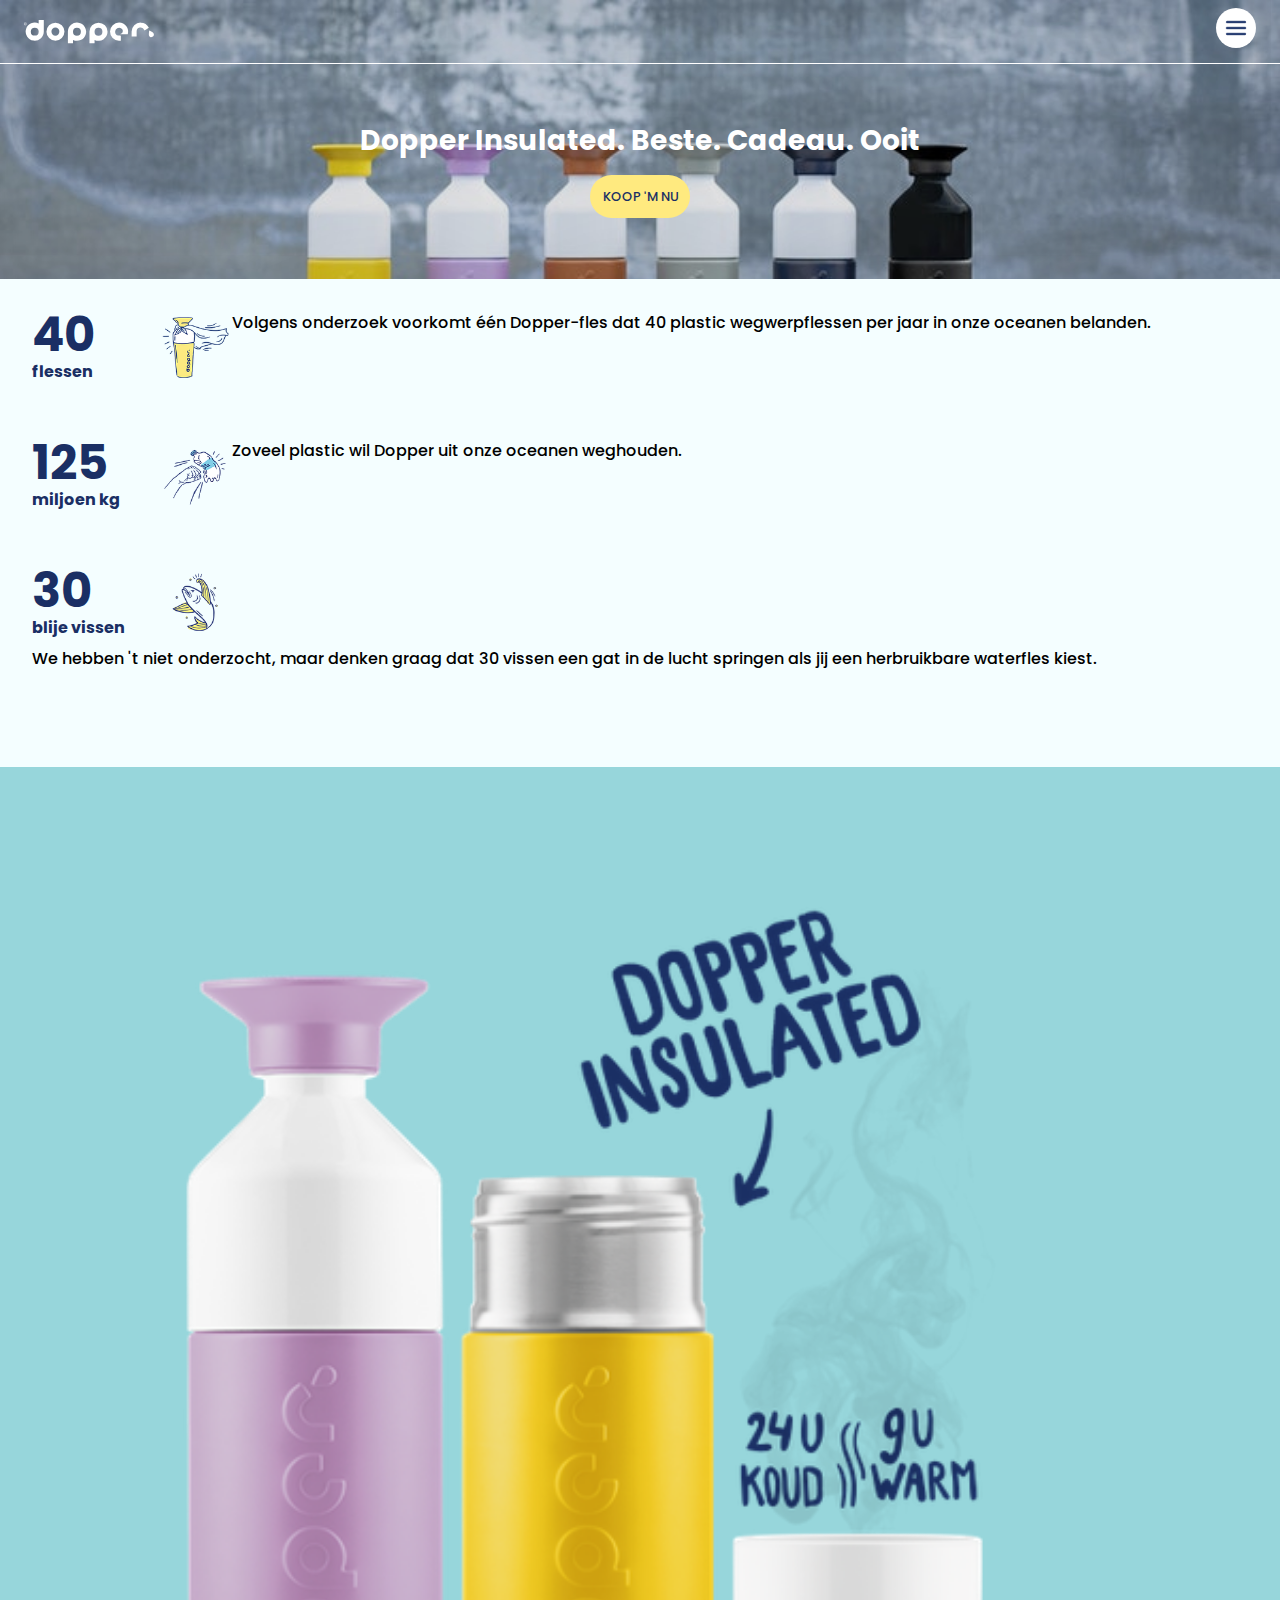
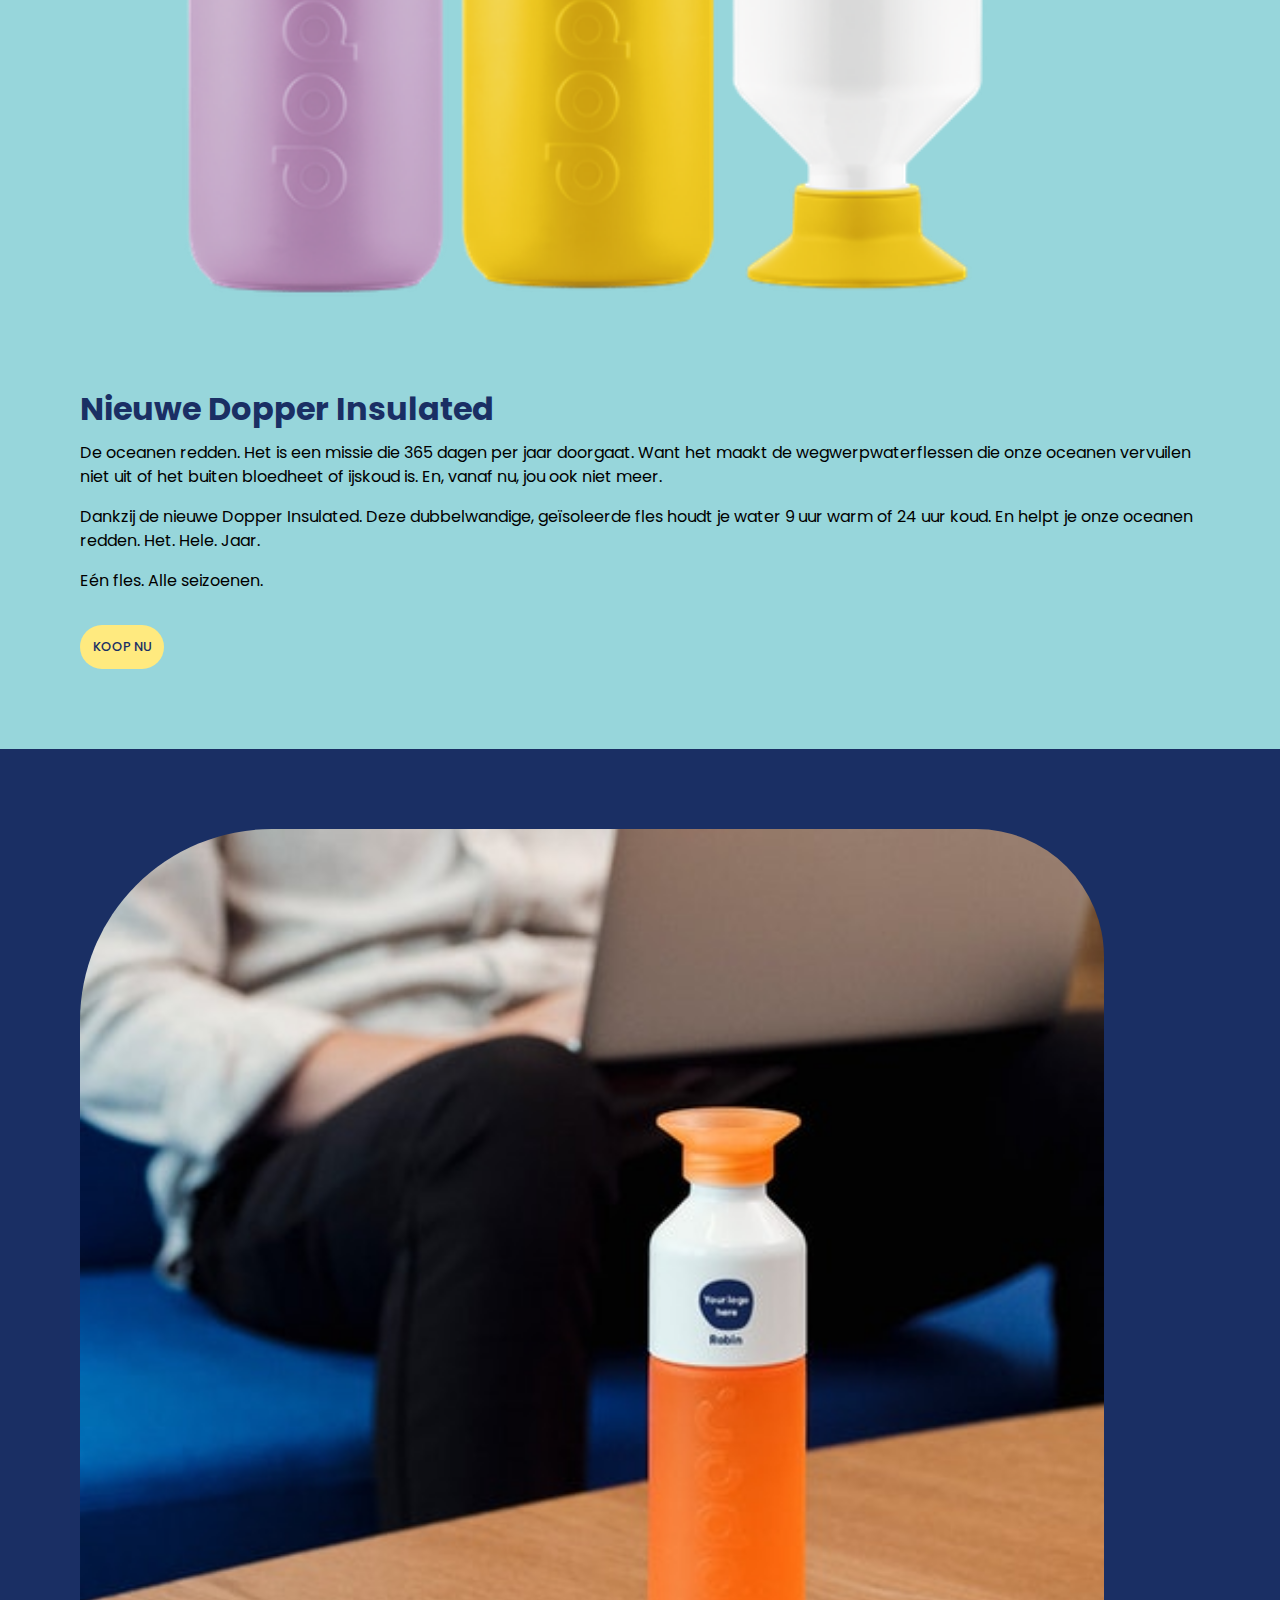
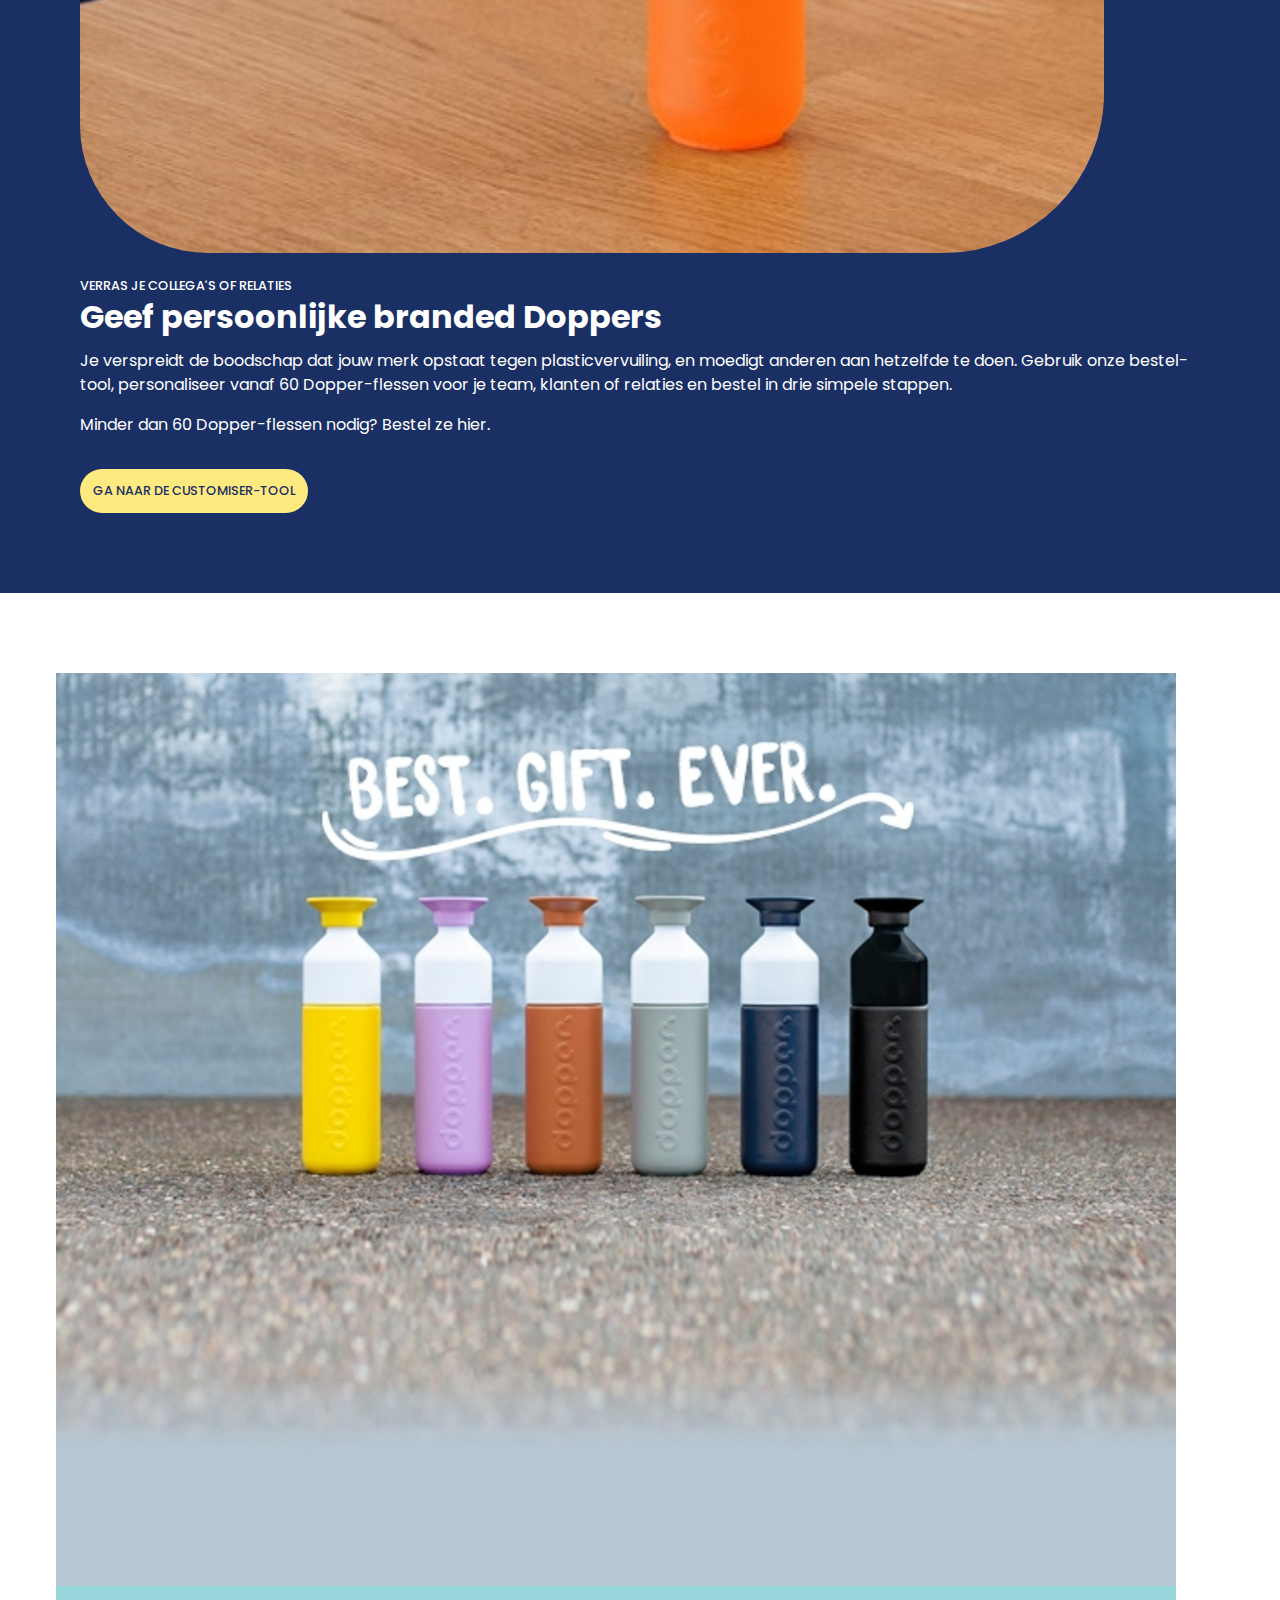
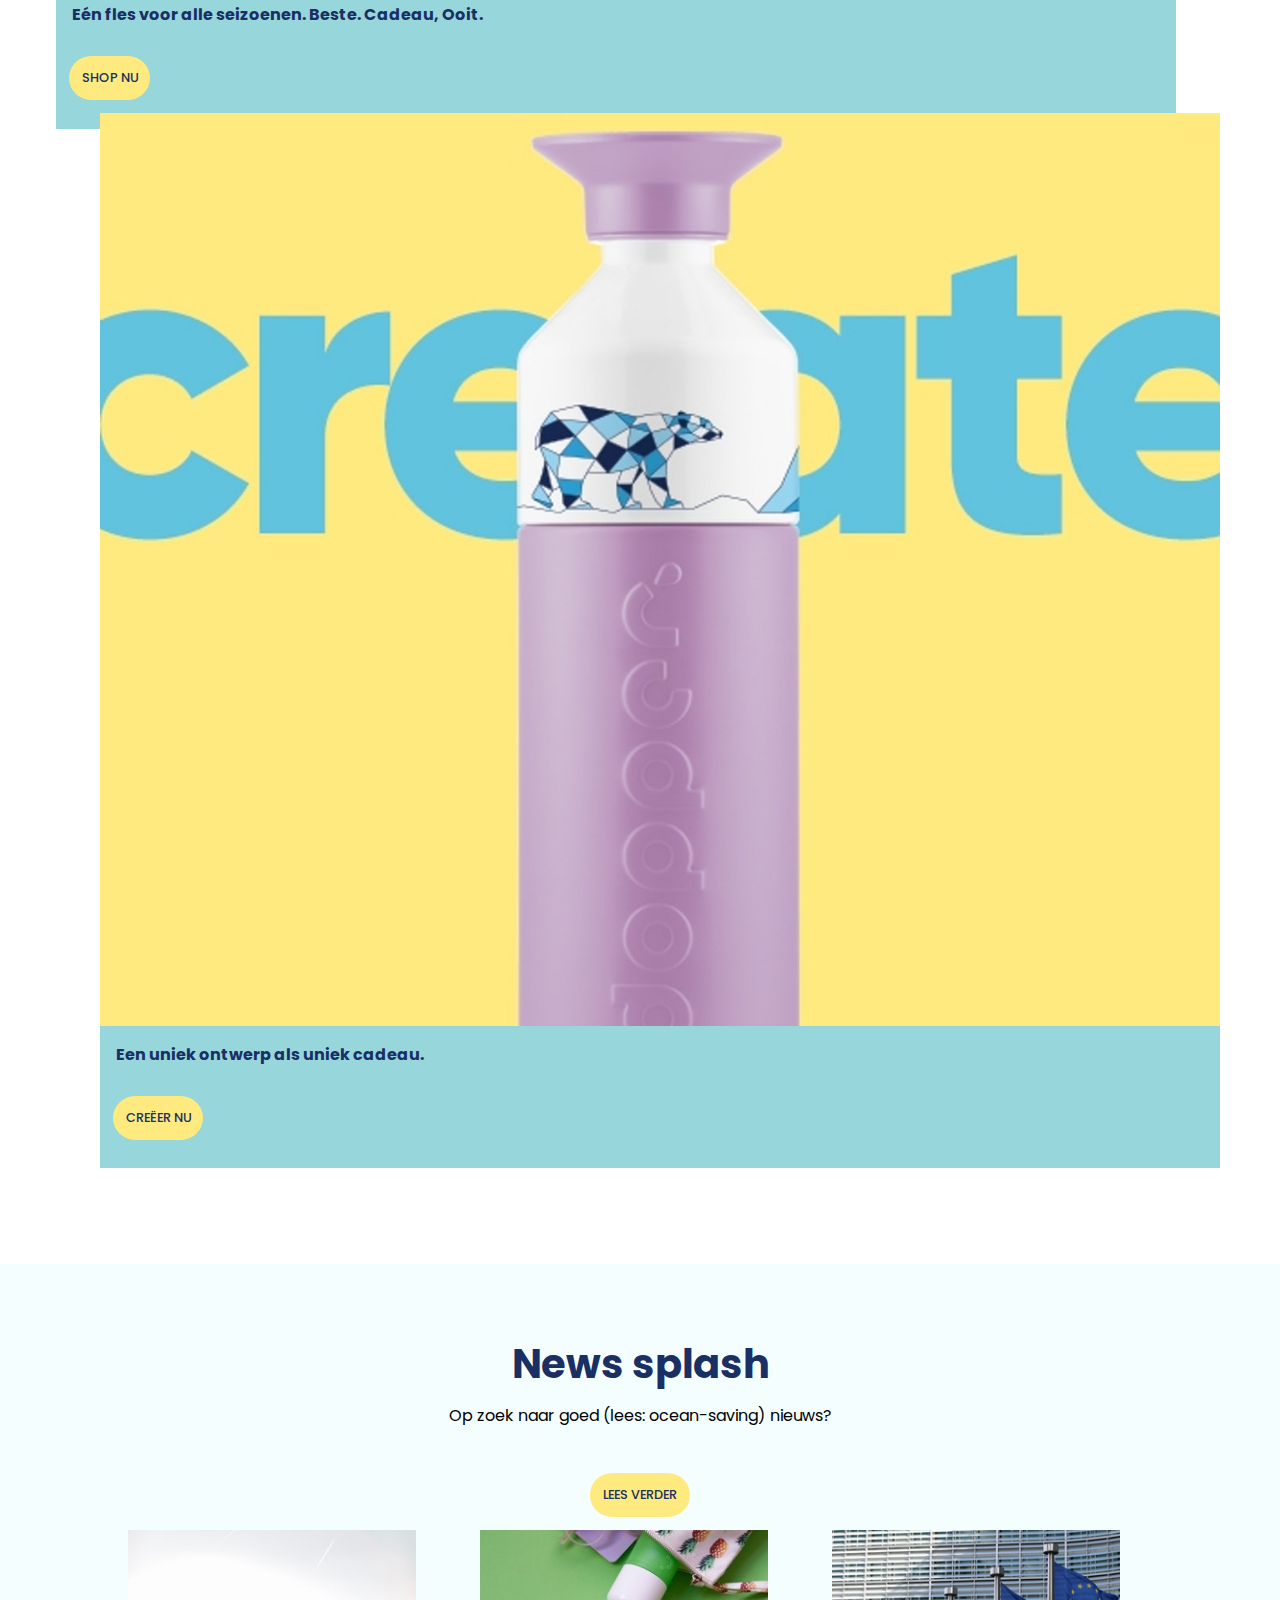
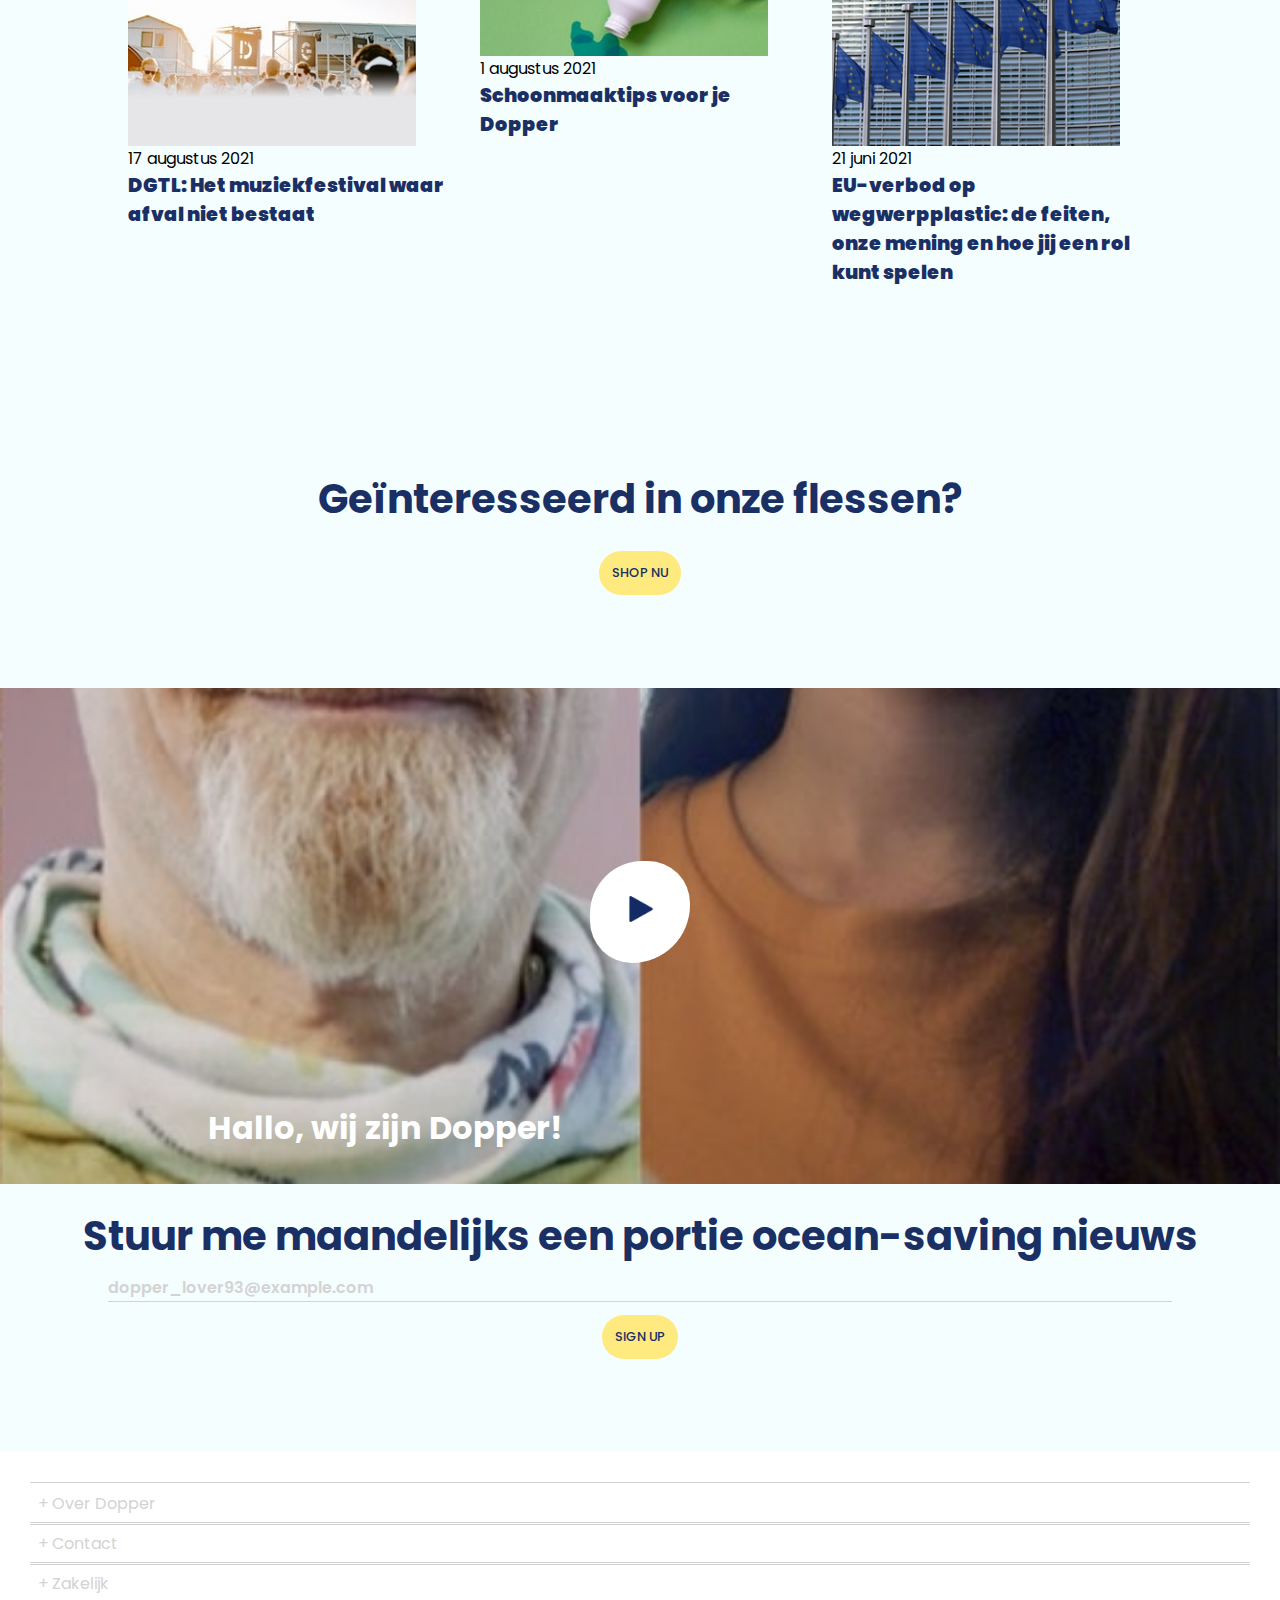
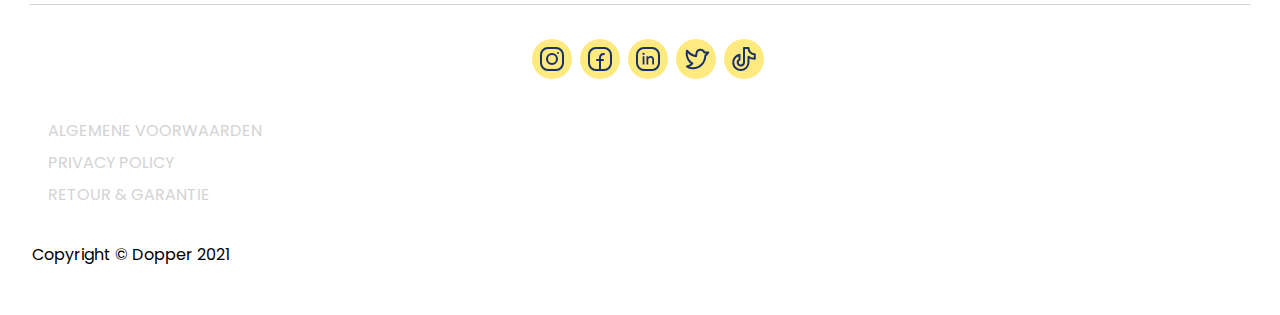
==== code-dopper/index.html @ 3a93b4b8 "Add files via upload" ====
<!doctype html>
<html lang="nl">

<head>
	<meta charset="UTF-8">
	<meta name="author" content="jouw naam">
	<meta name="viewport" content="width=device-width, initial-scale=1">

	<title>Dopper</title>

	<link href="styles/style.css" rel="stylesheet">
	<link rel="preconnect" href="https://fonts.googleapis.com">
	<link rel="preconnect" href="https://fonts.gstatic.com" crossorigin>
	<link href="https://fonts.googleapis.com/css2?family=Poppins:ital,wght@0,100;0,200;0,300;0,400;0,500;0,600;0,700;0,800;0,900;1,100;1,200;1,300;1,400;1,500;1,600;1,700;1,800;1,900&display=swap" rel="stylesheet">
	<link rel="icon" type="image/svg+xml" href="images/dopper-favicon.png">
</head>

<body>
	<header>
		<section>
			<img src="./images/dopperwit.svg" alt="Dopper logo wit"> <!-- Logo -->
			<a href="#"><img src="./images/menu.png" alt="Hamburger menu"></a> <!-- Menu icon -->
		</section>
		<!-- Navigation -->
		<nav>
			<ul>
				<li><a href="#">Join our wave</a></li>
				<li><a href="./index.html">Home</a></li>
				<li><a href="./shop.html">Shop</a></li>
				<li><a href="#">Onze Missie</a></li>
				<li><a href="#">Zakelijk</a></li>
				<li><a href="#">Projecten</a></li>
				<li><a href="#">Blog</a></li>
			</ul>
		</nav>

		<!-- Intro text and button -->
		<section>
			<h1>Dopper Insulated. Beste. Cadeau. Ooit</h1>
			<a href="./shop.html">Koop 'm nu</a>
		</section>
	</header>
	<main>

		<!-- List with Dopper data -->
		<ul>
			<li>
				<h3><span>40</span> flessen</h3> <!-- span selects number to style seperately -->

				<img src="./images/dopperhero.png" alt="Dopperfles met cape">
				<p>Volgens onderzoek voorkomt één Dopper-fles dat 40 plastic wegwerpflessen per jaar in onze oceanen
					belanden.</p>
			</li>
			<li>
				<h3><span>125</span> miljoen kg</h3>
				<img src="./images/dopperpunch.png" alt="Wegslaan van een plastic fles">
				<p>Zoveel plastic wil Dopper uit onze oceanen weghouden.</p>
			</li>
			<li>
				<h3><span>30</span> blije vissen</h3>
				<img src="./images/dopperfish.png" alt="Blije vis">
				<p>We hebben 't niet onderzocht, maar denken graag dat 30 vissen een gat in de lucht springen als jij
					een herbruikbare waterfles kiest.</p>
			</li>
		</ul>

		<!-- Cards -->
		<section> <!-- Section 1 -->
			<h2>Nieuwe Dopper Insulated</h2>
			<img src="./images/dopper-insulated.png" alt="Dopper insulated, 24 uur koud en 9 uur warm">
			<p>De oceanen redden. Het is een missie die 365 dagen per jaar doorgaat. Want het maakt de
				wegwerpwaterflessen die onze oceanen vervuilen niet uit of het buiten bloedheet of ijskoud is. En, vanaf
				nu, jou ook niet meer.
			</p>
			<p>Dankzij de nieuwe Dopper Insulated. Deze dubbelwandige, geïsoleerde fles houdt je water 9 uur warm of 24
				uur koud. En helpt je onze oceanen redden. Het. Hele. Jaar.
			</p>
			<p>Eén fles. Alle seizoenen.</p>
			<a href="#">Koop nu</a>
		</section>
		<section> <!-- Section 2 -->
			<h2>Geef persoonlijke branded Doppers</h2>
			<h3>Verras je collega's of relaties</h3>
			<img src="./images/branded-dopper.jpg" alt="Branded dopperfles">
			<p>Je verspreidt de boodschap dat jouw merk opstaat tegen plasticvervuiling, en moedigt anderen aan
				hetzelfde te doen. Gebruik onze bestel-tool, personaliseer vanaf 60 Dopper-flessen voor je team, klanten
				of relaties en bestel in drie simpele stappen.
			</p>
			<p>Minder dan 60 Dopper-flessen nodig? Bestel ze hier.</p>
			<a href="#">Ga naar de customiser-tool</a>
		</section>

		<!-- Featured cards extra -->
		<section> <!-- Section 3 -->
			<article>
				<h3>Eén fles voor alle seizoenen. Beste. Cadeau, Ooit.</h3>
				<img src="./images/best-gift-ever.jpg" alt="Selectie doppers als cadeau">
				<a href="#">Shop nu</a>
			</article>
			<article>
				<h3>Een uniek ontwerp als uniek cadeau.</h3>
				<img src="./images/create-dopper.jpg" alt="Dopper customizen">
				<a href="#">Creëer nu</a>
			</article>
		</section>

		<!-- News 'splash' -->
		<section> <!-- Section 4 -->
			<h2>News splash</h2>
			<p>Op zoek naar goed (lees: ocean-saving) nieuws?</p>
			<a href="#">Lees verder</a>

			<ul>
				<li>
					<h3>DGTL: Het muziekfestival waar afval niet bestaat</h3>
					<img src="./images/dgtl-festival.jpg" alt="DGTL Festival">
					<time datetime="2021-08-17">17 augustus 2021</time>
				</li>
				<li>
					<h3>Schoonmaaktips voor je Dopper</h3>
					<img src="./images/schoonmaken-dopper.jpg" alt="Schoonmaken Dopperfles">
					<time datetime="2021-08-01">1 augustus 2021</time>
				</li>
				<li>
					<h3>EU-verbod op wegwerpplastic: de feiten, onze mening en hoe jij een rol kunt spelen</h3>
					<img src="./images/eu-flags.png" alt="EU vlaggen">
					<time datetime="2021-06-21">21 juni 2021</time>
				</li>
			</ul>
		</section>

		<!-- Shop -->
		<section> <!-- Section 5 -->
			<h2>Geïnteresseerd in onze flessen?</h2>
			<a href="./shop.html">Shop nu</a>
		</section>

		<!-- Link to Dopper introvideo -->
		<section> <!-- Section 6 -->
			<h2>Hallo, wij zijn Dopper!</h2>
			<a href="#"><img src="./images/play.png" alt="Play knop"></a>
		</section>

		<!-- Newsletter -->
		<section> <!-- Section 7 -->
			<h2>Stuur me maandelijks een portie ocean-saving nieuws</h2>
			<form>
				<input type="email" name="email" id="email" placeholder="dopper_lover93@example.com" required>
				<button>Sign up</button>
			</form>
		</section>
	</main>

	<footer>
		<!-- Details en summary voor FAQ -->
		<details>
			<summary>Over Dopper</summary>
			<ul>
				<li>
					<a href="#">Over Dopper</a>
				</li>
				<li>
					<a href="#">Onze projecten</a>
				</li>
				<li>
					<a href="#">Het team</a>
				</li>
			</ul>
		</details>

		<details>
			<summary>Contact</summary>
			<ul>
				<li>
					<a href="#">Over Dopper</a>
				</li>
				<li>
					<a href="#">Onze projecten</a>
				</li>
				<li>
					<a href="#">Het team</a>
				</li>
			</ul>
		</details>

		<details>
			<summary>Zakelijk</summary>
			<ul>
				<li>
					<a href="#">Over Dopper</a>
				</li>
				<li>
					<a href="#">Onze projecten</a>
				</li>
				<li>
					<a href="#">Het team</a>
				</li>
			</ul>
		</details>

		<!-- Socials buttons -->
		<section>
			<ul>
				<li>
					<a href="#"><img src="./images/instagram-icon.svg" alt="Instagram icon"></a>
				</li>
				<li>
					<a href="#"><img src="./images/facebook-icon.svg" alt="Facebook icon"></a>
				</li>
				<li>
					<a href="#"><img src="./images/linkedin-icon.svg" alt="LinkedIn icon"></a>
				</li>
				<li>
					<a href="#"><img src="./images/twitter-icon.svg" alt="Twitter icon"></a>
				</li>
				<li>
					<a href="#"><img src="./images/tiktok-icon.svg" alt="TikTok icon"></a>
				</li>
			</ul>
		</section>

		<!-- Algemene voorwaarden, privacy policy etc.-->
		<ul>
			<li><a href="#">Algemene voorwaarden</a></li>
			<li><a href="#">Privacy Policy</a></li>
			<li><a href="#">Retour & garantie</a></li>
		</ul>

		<p>Copyright © Dopper 2021</p>
	</footer>

	<script src="scripts/script.js"></script>
</body>

</html>
---- code-dopper/styles/style.css ----
/*CSS Reset http://meyerweb.com/eric/tools/css/reset/ */  

html, body, div, span, applet, object, iframe,
h1, h2, h3, h4, h5, h6, p, blockquote, pre,
a, abbr, acronym, address, big, cite, code,
del, dfn, em, img, ins, kbd, q, s, samp,
small, strike, strong, sub, sup, tt, var,
b, u, i, center,
dl, dt, dd, ol, ul, li,
fieldset, form, label, legend,
table, caption, tbody, tfoot, thead, tr, th, td,
article, aside, canvas, details, embed, 
figure, figcaption, footer, header, hgroup, 
menu, nav, output, ruby, section, summary,
time, mark, audio, video {
	margin: 0;
	padding: 0;
	border: 0;
	font-size: 100%;
	font: inherit;
	vertical-align: baseline;
}

/* CSS Document */
*, *::after, *::before, html {
  box-sizing:border-box;  
  padding: 0;
  margin: 0;
}

/*************************/
/* COLOR PALETTE IN ROOT */
/*************************/

:root {
  --brand-color-lightblue: RGB(244, 254, 255);
  --brand-color-darkblue: RGB(26, 47, 100);
  --brand-color-teal: RGB(151, 214, 219);
  --brand-color-yellow: RGB(255, 234, 127);
  --brand-color-white: white;
  --brand-color-lightgray: lightgray;
  --brand-color-black-overlay: rgba(0, 0, 0, 0.5);
}

/*************************/
/* BODY AND GENERAL TEXT */
/*************************/

body {
  font-family: 'Poppins', sans-serif;
}

h1 {
  margin-top: 2em;
  text-align: center;

  font-size: 1.75em;
  font-weight: 700;
  color: var(--brand-color-white);
}

h2 {
  font-weight: 700;
  font-size: 2em;
  text-align: center;
  line-height: 1;
  color: var(--brand-color-darkblue);
  padding-bottom: .5em;
}

h3 {
  font-weight: 700;
  color: var(--brand-color-darkblue);
}

p {
  text-align: left;
  line-height: 1.5;
  padding-bottom: 1em;
}

/****************/
/* HEADER + NAV */
/****************/

header {
  position: relative;
  width: 100%;
  height: auto;

  display: flex;
  flex-direction: column;
  align-items: center;
  justify-content: center;

  background-image: url("../images/homepage-header.jpg");
  background-position: center top;
  background-repeat: no-repeat;
  background-size: cover;
  box-shadow: inset 0 0 48em var(--brand-color-black-overlay);
}

header nav {
  display: flex;
  align-items: flex-start;
  flex-direction: column;

}

header nav ul {
  padding: 4em 2em 2em 2em;

  position: fixed;
  left: 0;
  top: 0;
  bottom: 0;
  right: 0;

  list-style: none;
  background-color: var(--brand-color-white);

  line-height: 2.5;

  /* places the nav ul above all content, but below the heading*/
  z-index: 4;
  transform: translateX(100%);
  transition: 0.5s;
}

header nav ul.showMenu {
  transform: translateX(0%);
}

header nav ul li a {
  text-decoration: none;
  color: var(--brand-color-darkblue);
  font-size: 1.75em;
  font-weight: 700;
  opacity: 0.6;
}

header nav ul li a:active, a:after {
  opacity: 1;
  text-decoration: underline;
  text-decoration-style: solid;
  text-decoration-color: var(--brand-color-yellow);
}

header section:first-of-type {
  width: 100vw;
  position: fixed;
  top: 0;

  z-index: 5; /* fixed header should always be on front of other content */

  padding: .5em 1.5em .5em 1.5em;

  display: flex;
  flex-direction: row;
  justify-content: space-between;
  align-items: center;

  border-bottom: .1em solid var(--brand-color-white);
}

header section:first-of-type.scrollHeader {
  background-color: var(--brand-color-white);
  border-bottom: .1em solid var(--brand-color-lightgray);
}

header section:first-of-type > img {
  height:1.5em;
  width: auto;
}

header section:first-of-type a img {
  width: 2.5em;
  height: 2.5em;
  
  padding: .5em;

  background-color: var(--brand-color-white);

  border-radius: 2em;
}

header section:first-of-type a img.exitMenu {
  background-color: var(--brand-color-darkblue);
}


header section:first-of-type a img.scrollHeader {
  background-color: var(--brand-color-darkblue);
}

header section:nth-of-type(2) {
  display: flex;
  flex-direction: column;
  align-items: center;
  justify-content: center;

  margin: 4em 2em 3em 2em;
}

header section:nth-of-type(2) a {
  font-size: 0.8em;
  text-decoration: none;
  font-weight: 500;
  text-transform: uppercase;

  color: var(--brand-color-darkblue);
  background-color: var(--brand-color-yellow);
  padding: 1em;
  margin: 1em;

  border-radius: 2em;
}
/**********************************************************/
/*                      HOME PAGE                         */
/**********************************************************/

/************/
/* MAIN HOME*/
/************/

main a, button {
  font-family: 'Poppins', sans-serif;
  font-size: 0.8em;
  text-decoration: none;
  font-weight: 500;
  text-transform: uppercase;

  color: var(--brand-color-darkblue);
  background-color: var(--brand-color-yellow);
  padding: 1em;
  margin: 1em;
  border: none;

  border-radius: 2em;
}

/***************/
/* INFO DOPPER */
/***************/

/* selector for the direct ul child of the main element */
main > ul {
  list-style-type: none;
  background-color: var(--brand-color-lightblue);
  padding: 2em;
}

main > ul img {
  height: 4.5em;
  width: auto;
  margin-bottom: .5em;
}

main > ul p {
  font-weight: 500;
}

main > ul li {
  margin-bottom: 3em;
  display: flex;
  flex-wrap:wrap;
}

main > ul li h3 {
  /* word-break: break-word; */
  overflow-wrap: break-word;
  width: 8em;
}

main > ul li h3 span {
  font-size: 3em;
  line-height: 1;
  padding-right: 1em;
}

/*****************/
/* MAIN SECTIONS */
/*****************/

main section {
  padding: 6.25% 6.25% 6.25% 6.25%;
}

main section p:last-of-type {
  padding-bottom: 2em;
}

main section:first-of-type {
  display: flex;
  flex-direction: column;
  
  background-color: var(--brand-color-teal);
}

main section:first-of-type h2 {
  text-align: left;
}

main section:first-of-type img {
  margin-bottom: 1.5em;
  width: 80vw;
  /* puts image first in flex-order */
  order: -1;
  display: flex;
  justify-content: center;
  align-items: center;
}

main section:first-of-type a {
  width: fit-content;
  margin: 0;
}

main section:nth-of-type(2) {
  display: flex;
  flex-direction: column;

  background-color: var(--brand-color-darkblue);
  color: var(--brand-color-white);
}

main section:nth-of-type(2) h2, 
main section:nth-of-type(2) h3 {
  color: var(--brand-color-white);
  text-align: left;
  padding-bottom: .5em;
}

main section:nth-of-type(2) h3 {
  order: -1;
  text-transform: uppercase;
  font-weight: 500;
  font-size: 0.8em;
}

main section:nth-of-type(2) img {
  margin-bottom: 1.5em;
  width: 80vw;
  /* puts image first in flex-order */
  order: -2; 
  display: flex;
  justify-content: center;
  align-items: center;

  /* crops the image asymmetrically: roundness in 4 values */
  border-radius: 12em 8em 10em 8em;
}

main section:nth-of-type(2) a {
  width: fit-content;
  margin: 0;
}

main section:nth-of-type(3) {
  /* position is relative so two child sections can be placed inside it with absolute positions */
  position: relative;

}

main section:nth-of-type(3) article {
  display: flex;
  flex-direction: column;
  align-items: flex-start;
  justify-content: flex-start;

  padding-bottom: 1em;

  background-color: var(--brand-color-teal);
}

main section:nth-of-type(3) article:first-of-type {
  position: relative;
  right: 1.5em;
  overflow-x: hidden;
}

main section:nth-of-type(3) article:nth-of-type(2) {
  position: relative;
  top: -1em;
  left: 1.25em;
  overflow-x: hidden;
}

main section:nth-of-type(3) article img {
  width: 100%;

  order: -1;
}

main section:nth-of-type(3) article h3 {
  padding: 1em;
}

main section:nth-of-type(4) {
  display: flex;
  flex-direction: column;
  justify-content: flex-start;
  align-items: center;

  background-color: var(--brand-color-lightblue);
}

main section:nth-of-type(4) h2 {
  text-align: center;
}

main section:nth-of-type(4) h2, 
main section:nth-of-type(5) h2,
main section:nth-of-type(7) h2 {
  font-size: 2.5em;
}

main section:nth-of-type(4) p {
  text-align: center;
}

main section:nth-of-type(4) ul {
  display: flex;
  flex-direction: row;
  justify-content: flex-start;
  flex-wrap: wrap;

  list-style: none;
}

main section:nth-of-type(4) ul li {
  width: fit-content;
  max-width: 20em;

  display: flex;
  flex-direction: column;
  margin: 0 1em 2em 1em;
}

main section:nth-of-type(4) ul li h3 {
  font-size: 1.2em;
  font-weight: 900;
  order: 3; /*puts h3 underneath image and time*/
}

main section:nth-of-type(4) ul li img {
  width: 18em;
  height: auto;
  padding: 0;

  order: 1; /* puts img above all*/ 
}

main section:nth-of-type(4) ul li time {
  order: 2; /*puts time underneath img and above h3*/
}

main section:nth-of-type(5) {
  display: flex;
  flex-direction: column;
  align-items: center;
  justify-content: center;

  background-color: var(--brand-color-lightblue);
}

main section:nth-of-type(6) {
  display: flex;
  justify-content: center;
  align-items: center;
  flex-direction: column;

  background-image: url("../images/dopper-brand-movie.jpg");
  background-position: center;
  background-repeat: no-repeat;
  background-size: 400%;
  padding: 10em 0em 10em 0em;
}

main section:nth-of-type(6) h2 {
  position: relative;
  top: 4.25em;
  right: 1.5em;
  order: 2;

  width: 60vw;

  text-align: left;
  color: var(--brand-color-white);
}

main section:nth-of-type(6) a {
  background-color: var(--brand-color-white);
  padding: 2.8em 2.8em 2.8em 3em;
  border-radius: 10em 8em 11em 8em;
}

main section:nth-of-type(6) a img {
  width: 2em;
  height: auto;
}

main section:nth-of-type(7) {
  padding-top: 2em;

  background-color: var(--brand-color-lightblue);
}

main section:nth-of-type(7) form {
  display: flex;
  flex-direction: column;
  align-items: center;
  justify-content: center;
}

main section:nth-of-type(7) form input[type=email] {
  width: 95%;
  height: 2em;

  font-family: 'Poppins', sans-serif;

  border: none;
  border-bottom: .1em solid var(--brand-color-lightgray);
  background-color: var(--brand-color-lightblue);
}

main section:nth-of-type(7) form input[type=email]::placeholder {
  font-family: 'Poppins', sans-serif;
  font-size: 1.2em;
  font-weight: 600;
  color: var(--brand-color-lightgray);
}

/**********************************************************/
/*                          SHOP PAGE                     */
/**********************************************************/

/************/
/* MAIN SHOP*/
/************/
.shop main {
  color: var(--brand-color-darkblue);
}

/**********************/
/* MAIN SHOP SECTIONS */
/**********************/

.shop main section:first-of-type {
  background-color: var(--brand-color-white);
  margin: 3em 0 0 0;
  padding: 1em 1em 0 1em;
}

.shop main section:first-of-type ul {
  display:flex;
  flex-direction: row;
  list-style-type: none;

  overflow-x: scroll;
}

.shop main section:first-of-type ul li {
  margin: .5em;
  white-space: nowrap;
}

.shop main section:first-of-type ul li a {
  /* width:fit-content; */
  padding: 0;
  margin: 0;

  font-weight: 600;
  text-transform: initial;

  color: var(--brand-color-lightgray);
  background-color: initial;
  border-radius: 0;
}

.shop main section:nth-of-type(2) {
  /* position is relative so two child sections can be placed inside it with absolute positions */
  position: relative;

  display: flex;
  flex-direction: column;
  align-items: center;
  justify-content: center;
  

  background-color: var(--brand-color-white);
}

.shop main section:nth-of-type(2) article {
  display: flex;
  flex-direction: column;
  align-items: flex-start;
  justify-content: flex-start;

  width: 75vw;

  padding-bottom: 2em;
}

.shop main section:nth-of-type(2) article img {
  width: 100%;
  order: -2; /* places image before h3 + a */
  margin-bottom: 0;

  border-radius: 0;
}

.shop main section:nth-of-type(2) article h3 {
  font-weight: 700;
  font-size: 1em;
  text-transform: initial;

  color: var(--brand-color-darkblue);
  padding: 1em;
}

.shop main section:nth-of-type(2) article a {
  margin-left: 1em;
}

.shop main section:nth-of-type(2) article:first-of-type {
  position: relative;

  background-color: var(--brand-color-yellow);
}

.shop main section:nth-of-type(2) article:first-of-type a {
  background-color: var(--brand-color-darkblue);
  color: var(--brand-color-white);
}

.shop main section:nth-of-type(2) article:nth-of-type(2) {
  position: relative;
  top: -1.2em;
  left: 1em;
  overflow-x: hidden;

  background-color: var(--brand-color-teal);
}

.shop main section:nth-of-type(2) article:nth-of-type(2) a {
  background-color: var(--brand-color-white);
  color: var(--brand-color-darkblue);
}



.shop main > ul {
  display: flex;
  flex-direction: row;
  justify-content: center;
  align-items: center;

  background-color: initial;
  padding-top: 0;
}

.shop main > ul li {
  list-style-type: none;
  margin: 0;
}

.shop main > ul li a {
  padding: 0 1em 0 0;
  margin: 0;

  font-family: 'Poppins', sans-serif;
  font-size: 0.8em;
  text-decoration: none;
  font-weight: 500;
  text-transform: uppercase;

  color: var(--brand-color-darkblue);
  background-color: initial;
  border-radius: 0;
}

.shop main > article:first-of-type {
  display: flex;
  flex-direction: column;
  flex-direction: center;
  align-items: center;

  margin-top: 2.5em;
}


.shop main > article:first-of-type ul {
  display: grid;
  grid-template-columns: repeat(2, 45vw);

  list-style-type: none;

  overflow-x: hidden;
}

.shop main > article:first-of-type ul li {
  display: flex;
  flex-direction: column;
  justify-content: center;
  align-items: center;

  position: relative; /*position relative so we can place the svg inside the li container*/

  text-align: center;

  line-height: 1.8;
}

.shop main > article:first-of-type ul li h4 {
  font-size: 1em;
  font-weight: 500;
  line-height: 1.2;
} 

.shop main > article:first-of-type ul li p {
  font-size: 1.2em;
  font-weight: 700;
}

.shop main > article:first-of-type ul li img {
  order: -2;

  width: 10em;
  height: auto;
}

.shop main > article:first-of-type ul li svg {
  width: 15em;
  padding: .4em;

  z-index: -1;
  position: absolute;
  top: 0;
  bottom: 0;

  opacity: 0;
}

.shop main > article:first-of-type ul li:hover svg,
.shop main > article:first-of-type ul li:active svg,
.shop main > article:first-of-type ul li:focus svg {
  transition: .4s ease-in-out;
  opacity: 0.7;
}

.shop main > article:first-of-type ul li:first-of-type svg,
.shop main > article:first-of-type ul li:nth-of-type(2) svg { 
  fill: var(--brand-color-yellow); /* fill svg for color lemon crush with brand yellow */
}

.shop main > article:first-of-type ul li:nth-of-type(3) svg {
  fill: var(--brand-color-lightgray); /* fill svg for color pure white with brand lightgray */
}

.shop main > article:first-of-type ul li:nth-of-type(4) svg {
  fill: var(--brand-color-darkblue); /* fill svg for color pacific blue with brand darkblue */
}




/**********/
/* FOOTER */
/**********/

footer {
  padding: 2em;
}

/* details + summary with custom styling */
footer details summary {
  cursor: pointer; /* add pointer cursor, because it's an interaction element */

  padding: .5em;
  margin: -.1em;

  list-style-type: "+ "; /* sets custom list style to '+' */
  color: var(--brand-color-lightgray);
  border-top: .1em solid var(--brand-color-lightgray);
  border-bottom: .1em solid var(--brand-color-lightgray);
}

footer details[open] summary {
  list-style-type: "- "; /* changes list style, when details is open*/
}

footer ul:first-of-type { 
  list-style: none;
  padding-left: 1em;
}

footer ul:first-of-type li {
  color: var(--brand-color-darkblue);
}

footer ul:first-of-type li a {
  text-decoration: none;
}

/* social media links */
footer section {
  display: flex;
  align-items: center;
  justify-content: center;

  margin-top: 2em;
}

footer section ul {
  display: flex;
  flex-direction: row;
  justify-content: flex-start;

  text-decoration: none;
  list-style: none;
}

footer section ul li {
  padding: .25em;
  margin: .25em;
  background-color: var(--brand-color-yellow);
  border-radius: 2em;
}

footer section ul li a {
  display: flex;
  align-items: center;
  justify-content: center;
}

/* extra links (terms & conditions, privacy policy & return policy) */
footer > ul {
  margin-top: 2em;
  list-style: none;
}

footer > ul li a {
  text-decoration: none;
  line-height: 2;

  color: var(--brand-color-lightgray);
  text-transform: uppercase;
}

/* copyright p */
footer p {
  margin-top: 2em;
}
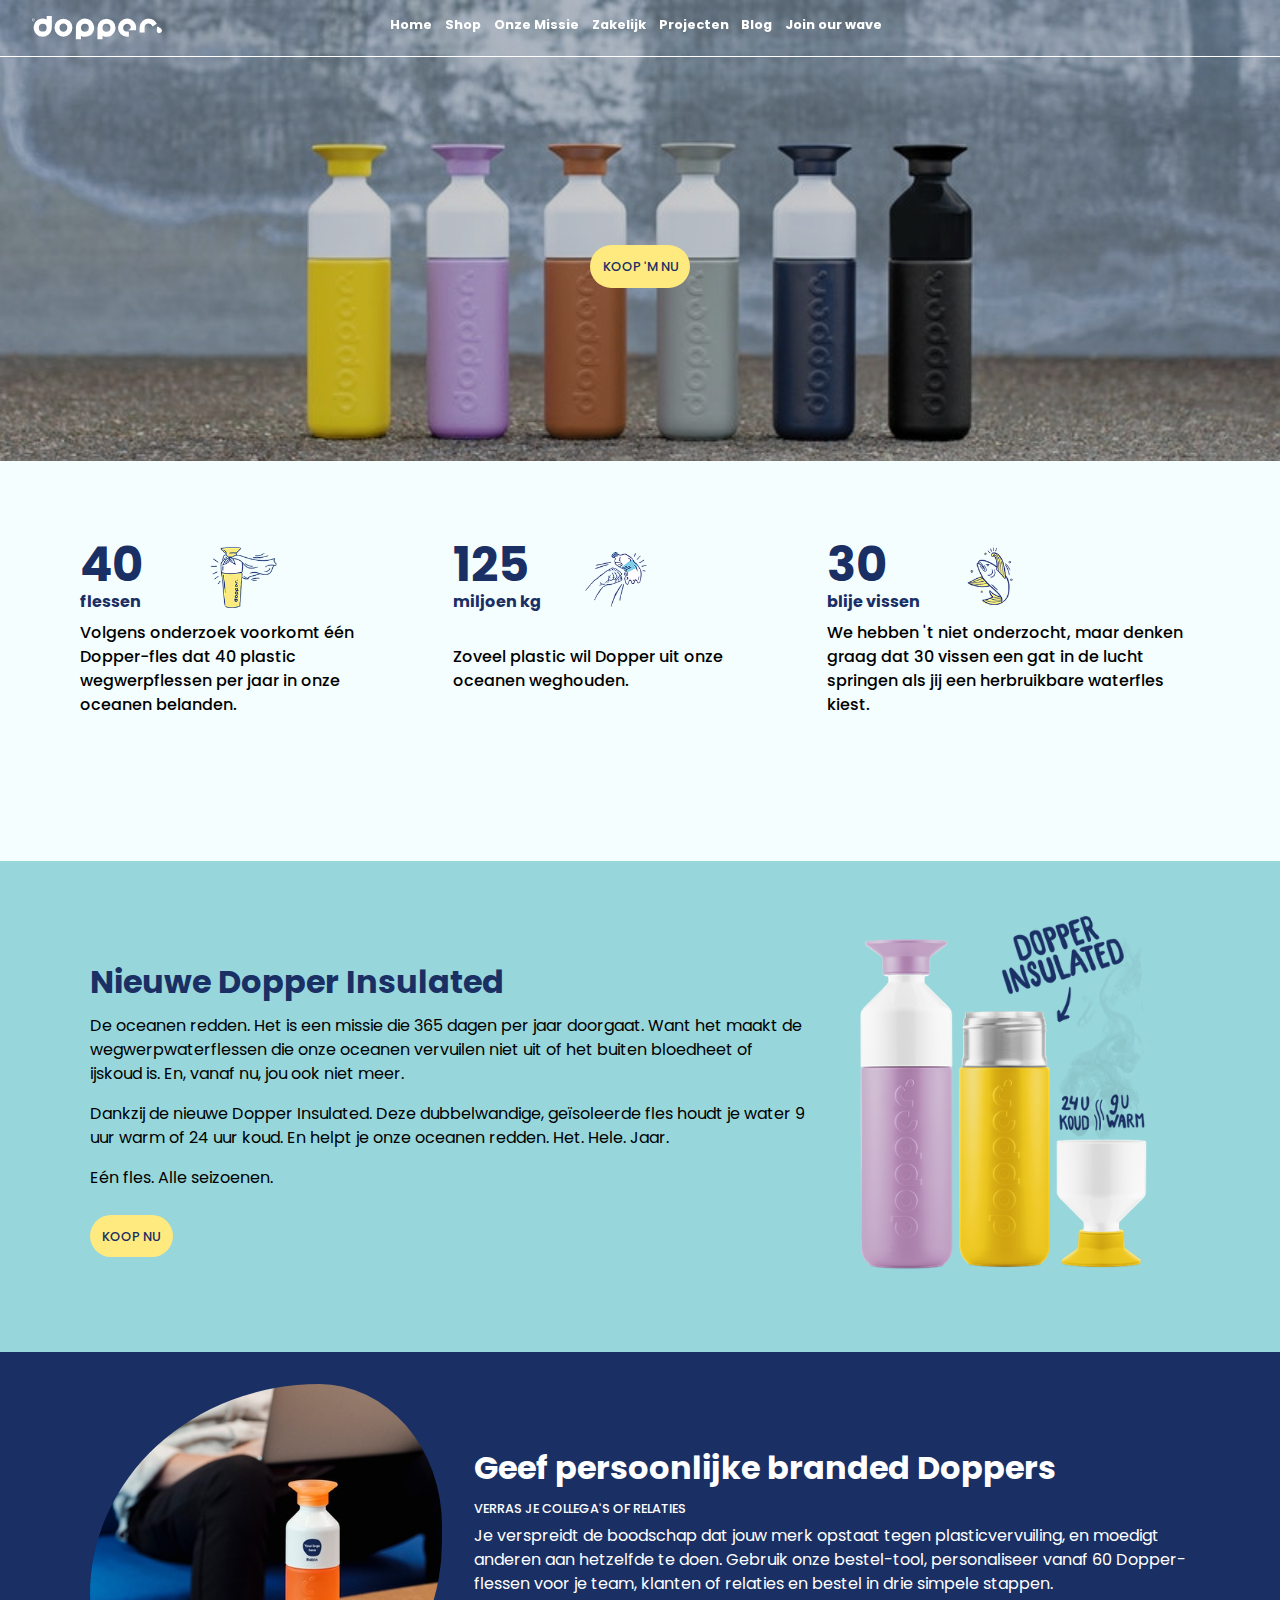
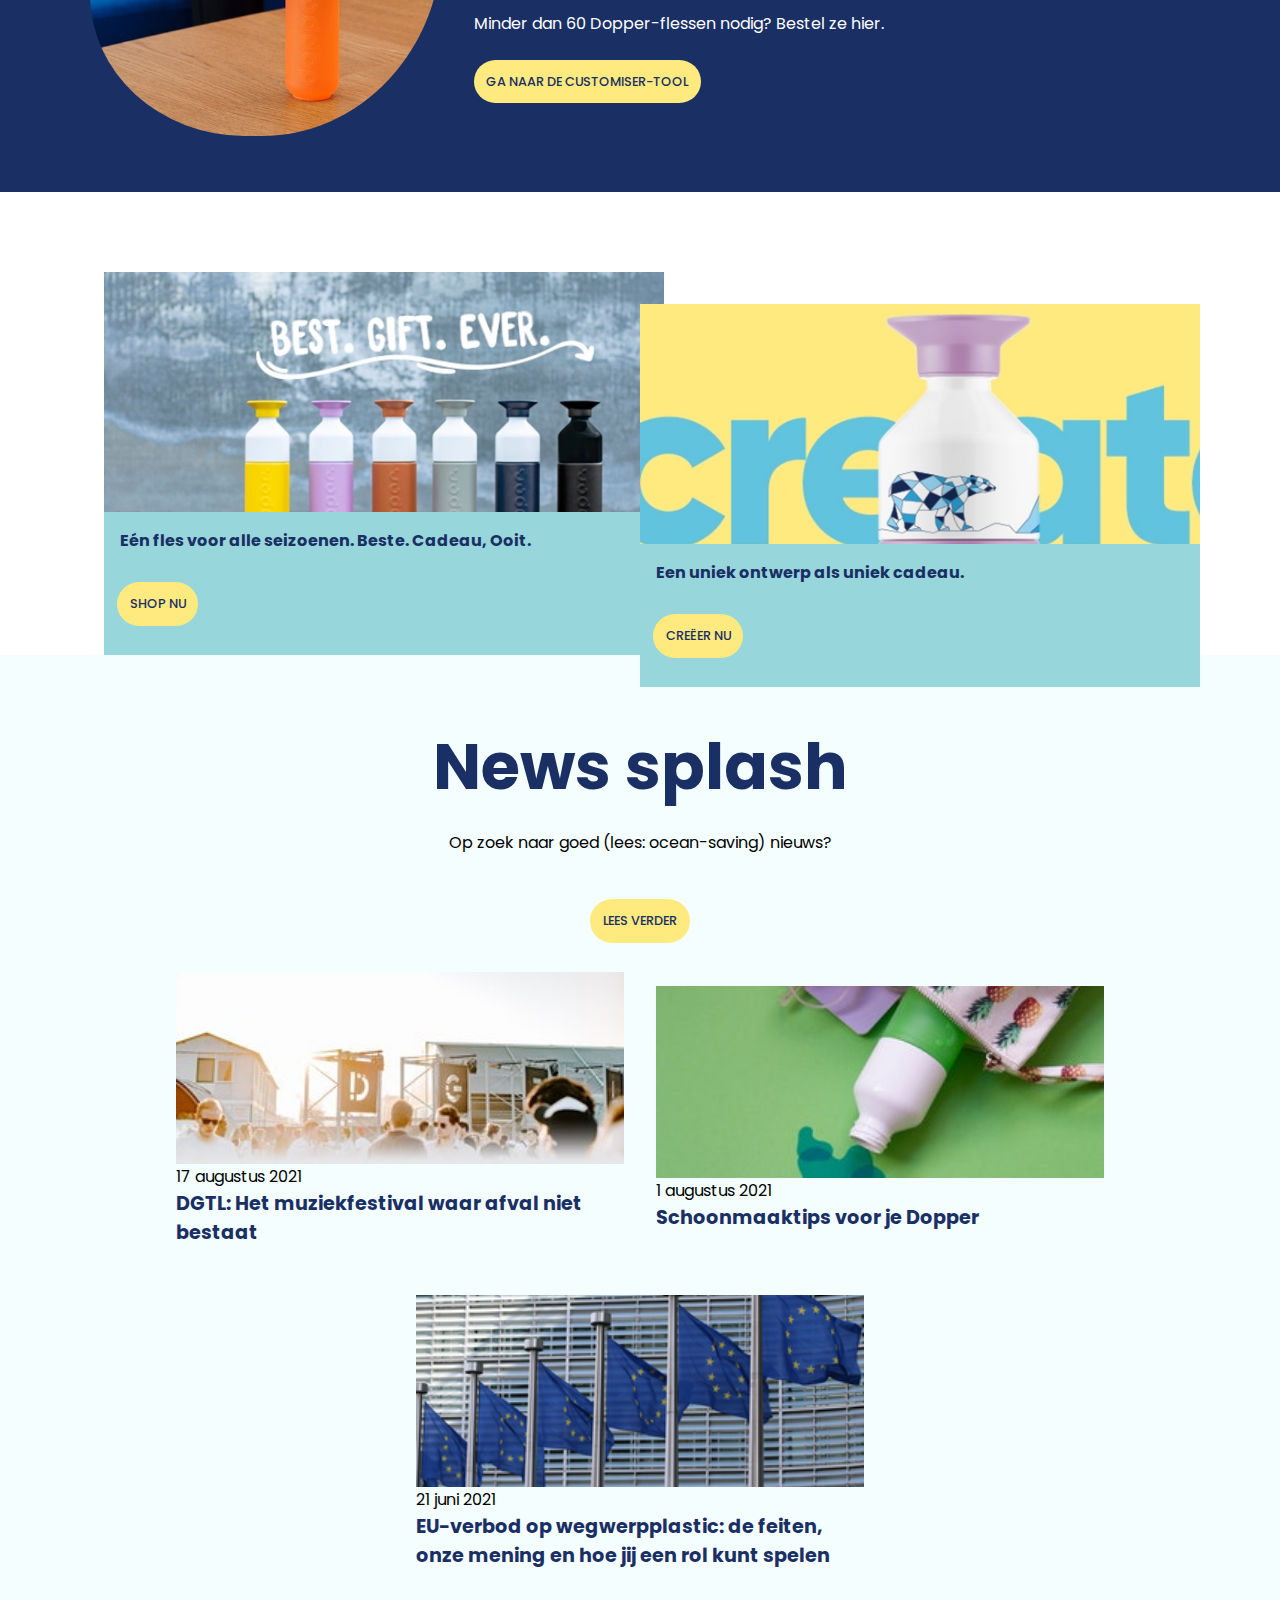
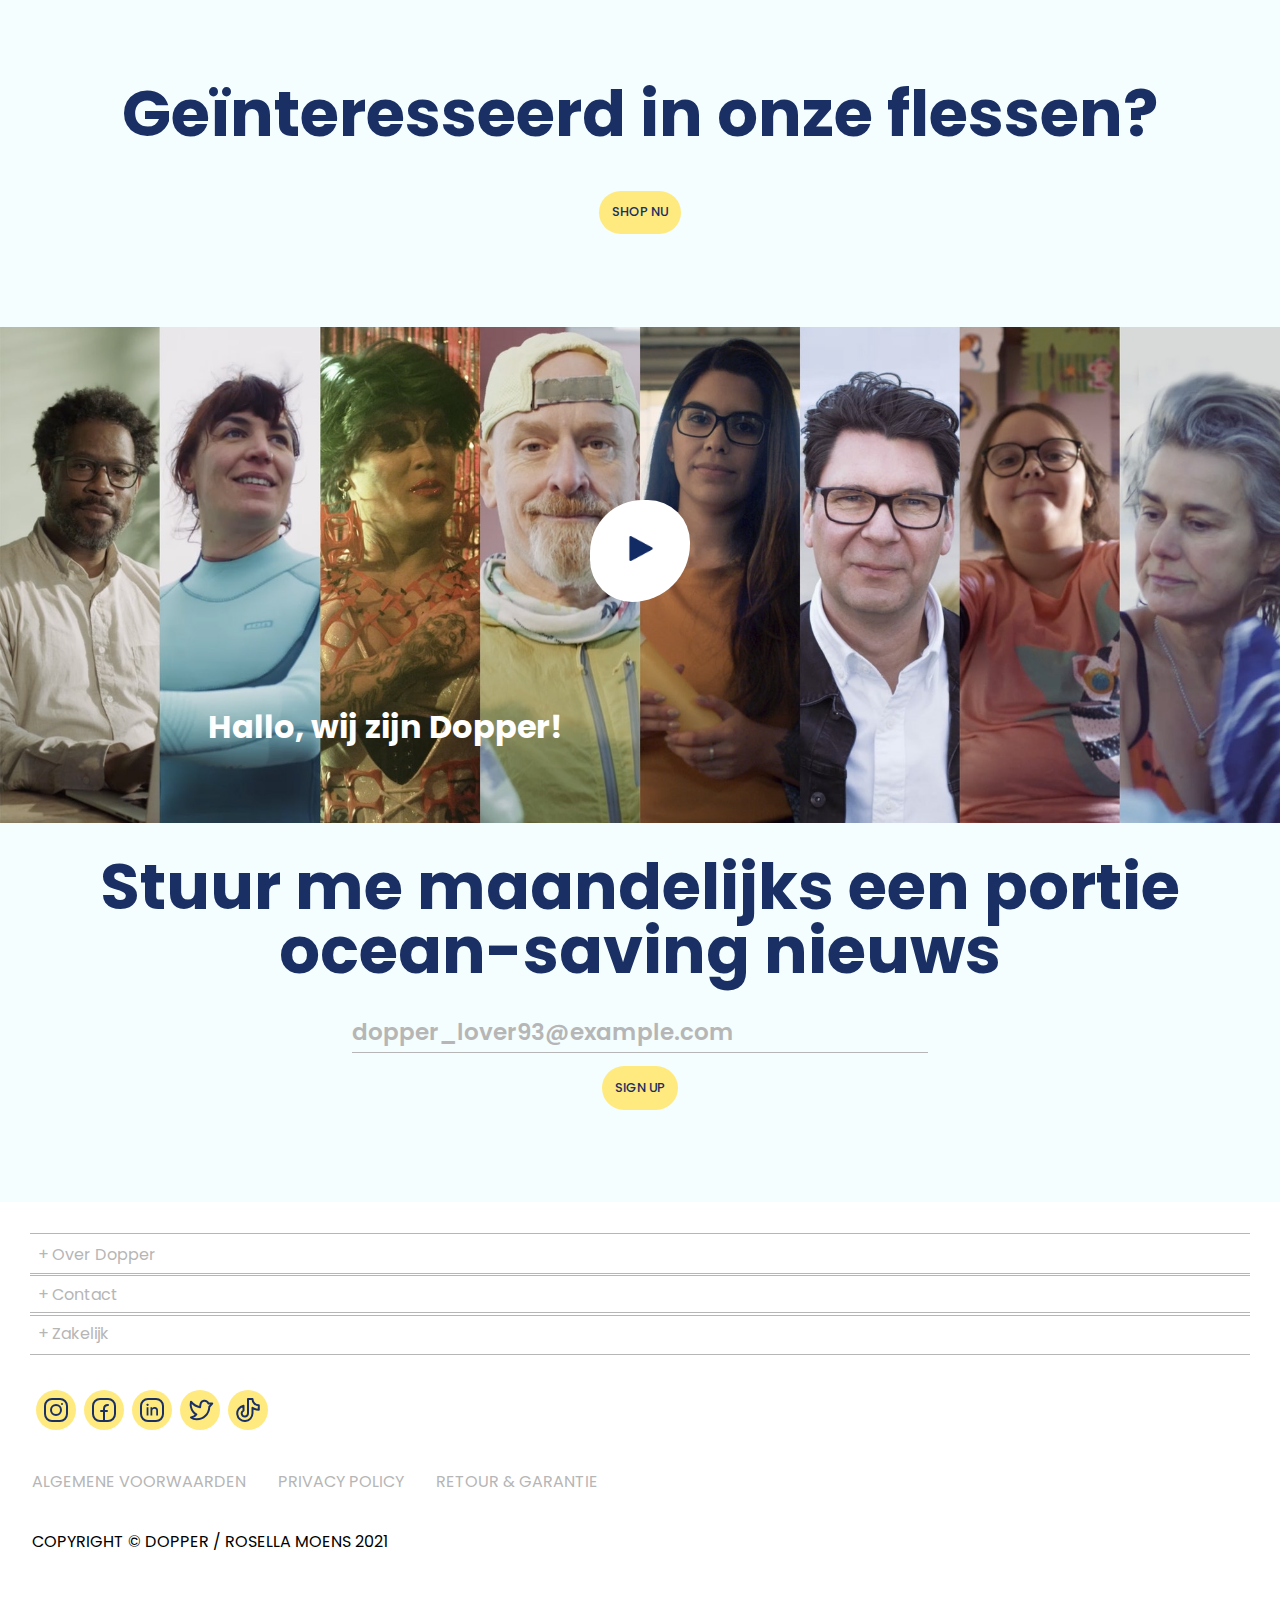
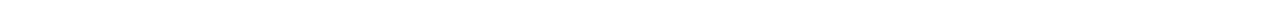
==== commit e50c117e: "Add files via upload" ====
--- a/code-dopper/index.html
+++ b/code-dopper/index.html
@@ -6,7 +6,7 @@
 	<meta name="author" content="jouw naam">
 	<meta name="viewport" content="width=device-width, initial-scale=1">
 
-	<title>Dopper</title>
+	<title>Dopper ~ Rosella Moens</title>
 
 	<link href="styles/style.css" rel="stylesheet">
 	<link rel="preconnect" href="https://fonts.googleapis.com">
@@ -19,7 +19,7 @@
 	<header>
 		<section>
 			<img src="./images/dopperwit.svg" alt="Dopper logo wit"> <!-- Logo -->
-			<a href="#"><img src="./images/menu.png" alt="Hamburger menu"></a> <!-- Menu icon -->
+			<button><img src="./images/menu.png" alt="Hamburger menu"></button> <!-- Menu icon -->
 		</section>
 		<!-- Navigation -->
 		<nav>
@@ -36,7 +36,7 @@
 
 		<!-- Intro text and button -->
 		<section>
-			<h1>Dopper Insulated. Beste. Cadeau. Ooit</h1>
+			<h1><span>Dopper</span> <span>Insulated.</span> <span>Beste.</span>  <span>Cadeau.</span> <span>Ooit.</span></h1>
 			<a href="./shop.html">Koop 'm nu</a>
 		</section>
 	</header>
@@ -66,28 +66,32 @@
 
 		<!-- Cards -->
 		<section> <!-- Section 1 -->
-			<h2>Nieuwe Dopper Insulated</h2>
+			<div> <!-- div for flexing content later in media query -->
+				<h2>Nieuwe Dopper Insulated</h2>
+				<p>De oceanen redden. Het is een missie die 365 dagen per jaar doorgaat. Want het maakt de
+					wegwerpwaterflessen die onze oceanen vervuilen niet uit of het buiten bloedheet of ijskoud is. En, vanaf
+					nu, jou ook niet meer.
+				</p>
+				<p>Dankzij de nieuwe Dopper Insulated. Deze dubbelwandige, geïsoleerde fles houdt je water 9 uur warm of 24
+				uur koud. En helpt je onze oceanen redden. Het. Hele. Jaar.
+				</p>
+				<p>Eén fles. Alle seizoenen.</p>
+				<a href="#">Koop nu</a>
+			</div>
 			<img src="./images/dopper-insulated.png" alt="Dopper insulated, 24 uur koud en 9 uur warm">
-			<p>De oceanen redden. Het is een missie die 365 dagen per jaar doorgaat. Want het maakt de
-				wegwerpwaterflessen die onze oceanen vervuilen niet uit of het buiten bloedheet of ijskoud is. En, vanaf
-				nu, jou ook niet meer.
-			</p>
-			<p>Dankzij de nieuwe Dopper Insulated. Deze dubbelwandige, geïsoleerde fles houdt je water 9 uur warm of 24
-				uur koud. En helpt je onze oceanen redden. Het. Hele. Jaar.
-			</p>
-			<p>Eén fles. Alle seizoenen.</p>
-			<a href="#">Koop nu</a>
 		</section>
 		<section> <!-- Section 2 -->
-			<h2>Geef persoonlijke branded Doppers</h2>
-			<h3>Verras je collega's of relaties</h3>
+			<div> <!-- div for flexing content later in media query -->
+				<h2>Geef persoonlijke branded Doppers</h2>
+				<h3>Verras je collega's of relaties</h3>
+				<p>Je verspreidt de boodschap dat jouw merk opstaat tegen plasticvervuiling, en moedigt anderen aan
+					hetzelfde te doen. Gebruik onze bestel-tool, personaliseer vanaf 60 Dopper-flessen voor je team, klanten
+					of relaties en bestel in drie simpele stappen.
+				</p>
+				<p>Minder dan 60 Dopper-flessen nodig? Bestel ze hier.</p>
+				<a href="#">Ga naar de customiser-tool</a>
+			</div>
 			<img src="./images/branded-dopper.jpg" alt="Branded dopperfles">
-			<p>Je verspreidt de boodschap dat jouw merk opstaat tegen plasticvervuiling, en moedigt anderen aan
-				hetzelfde te doen. Gebruik onze bestel-tool, personaliseer vanaf 60 Dopper-flessen voor je team, klanten
-				of relaties en bestel in drie simpele stappen.
-			</p>
-			<p>Minder dan 60 Dopper-flessen nodig? Bestel ze hier.</p>
-			<a href="#">Ga naar de customiser-tool</a>
 		</section>
 
 		<!-- Featured cards extra -->
@@ -129,7 +133,7 @@
 			</ul>
 		</section>
 
-		<!-- Shop -->
+		<!-- Shop link -->
 		<section> <!-- Section 5 -->
 			<h2>Geïnteresseerd in onze flessen?</h2>
 			<a href="./shop.html">Shop nu</a>
@@ -152,7 +156,7 @@
 	</main>
 
 	<footer>
-		<!-- Details en summary voor FAQ -->
+		<!-- Details and summary for FAQ -->
 		<details>
 			<summary>Over Dopper</summary>
 			<ul>
@@ -172,13 +176,13 @@
 			<summary>Contact</summary>
 			<ul>
 				<li>
-					<a href="#">Over Dopper</a>
-				</li>
-				<li>
-					<a href="#">Onze projecten</a>
-				</li>
-				<li>
-					<a href="#">Het team</a>
+					<a href="#">Contact</a>
+				</li>
+				<li>
+					<a href="#">Help</a>
+				</li>
+				<li>
+					<a href="#">Verkooppunten</a>
 				</li>
 			</ul>
 		</details>
@@ -187,46 +191,41 @@
 			<summary>Zakelijk</summary>
 			<ul>
 				<li>
-					<a href="#">Over Dopper</a>
-				</li>
-				<li>
-					<a href="#">Onze projecten</a>
-				</li>
-				<li>
-					<a href="#">Het team</a>
+					<a href="#">Doppers bedrukken</a>
+				</li>
+				<li>
+					<a href="#">Retail bestellingen</a>
 				</li>
 			</ul>
 		</details>
 
 		<!-- Socials buttons -->
-		<section>
-			<ul>
-				<li>
+		<ul>
+			<li>
 					<a href="#"><img src="./images/instagram-icon.svg" alt="Instagram icon"></a>
-				</li>
-				<li>
+			</li>
+			<li>
 					<a href="#"><img src="./images/facebook-icon.svg" alt="Facebook icon"></a>
-				</li>
-				<li>
+			</li>
+			<li>
 					<a href="#"><img src="./images/linkedin-icon.svg" alt="LinkedIn icon"></a>
-				</li>
-				<li>
+			</li>
+			<li>
 					<a href="#"><img src="./images/twitter-icon.svg" alt="Twitter icon"></a>
-				</li>
-				<li>
+			</li>
+			<li>
 					<a href="#"><img src="./images/tiktok-icon.svg" alt="TikTok icon"></a>
-				</li>
-			</ul>
-		</section>
-
-		<!-- Algemene voorwaarden, privacy policy etc.-->
+			</li>
+		</ul>
+
+		<!-- Terms & conditions, privacy policy etc.-->
 		<ul>
 			<li><a href="#">Algemene voorwaarden</a></li>
 			<li><a href="#">Privacy Policy</a></li>
 			<li><a href="#">Retour & garantie</a></li>
 		</ul>
 
-		<p>Copyright © Dopper 2021</p>
+		<p>Copyright © Dopper / Rosella Moens 2021</p>
 	</footer>
 
 	<script src="scripts/script.js"></script>
--- a/code-dopper/styles/style.css
+++ b/code-dopper/styles/style.css
@@ -1,5 +1,8 @@
+/**********************/
+/* CSS DOCUMENT RESET */
+/**********************/
+
 /*CSS Reset http://meyerweb.com/eric/tools/css/reset/ */  
-
 html, body, div, span, applet, object, iframe,
 h1, h2, h3, h4, h5, h6, p, blockquote, pre,
 a, abbr, acronym, address, big, cite, code,
@@ -28,6 +31,8 @@
   margin: 0;
 }
 
+
+
 /*************************/
 /* COLOR PALETTE IN ROOT */
 /*************************/
@@ -38,16 +43,19 @@
   --brand-color-teal: RGB(151, 214, 219);
   --brand-color-yellow: RGB(255, 234, 127);
   --brand-color-white: white;
-  --brand-color-lightgray: lightgray;
-  --brand-color-black-overlay: rgba(0, 0, 0, 0.5);
-}
+  --brand-color-black: black;
+  --brand-color-lightgray: rgb(182, 182, 182);
+  --brand-color-overlay: rgba(0, 0, 0, 0.2);
+}
+
+
 
 /*************************/
 /* BODY AND GENERAL TEXT */
 /*************************/
 
 body {
-  font-family: 'Poppins', sans-serif;
+  font-family: 'Poppins', sans-serif; /* font-family of all text */
 }
 
 h1 {
@@ -79,11 +87,13 @@
   padding-bottom: 1em;
 }
 
+
+
 /****************/
 /* HEADER + NAV */
 /****************/
 
-header {
+header { /* the whole header, including topbar, nav and banner */
   position: relative;
   width: 100%;
   height: auto;
@@ -97,14 +107,13 @@
   background-position: center top;
   background-repeat: no-repeat;
   background-size: cover;
-  box-shadow: inset 0 0 48em var(--brand-color-black-overlay);
+  box-shadow: inset 0 0 48em 15em var(--brand-color-overlay); /* use of a box-shadow so image will have black/transparent overlay */
 }
 
 header nav {
   display: flex;
   align-items: flex-start;
-  flex-direction: column;
-
+  flex-direction: column;  /* flex nav items underneath eachother */
 }
 
 header nav ul {
@@ -116,93 +125,149 @@
   bottom: 0;
   right: 0;
 
-  list-style: none;
+  list-style: none; /* deletes ::marker */
   background-color: var(--brand-color-white);
 
   line-height: 2.5;
 
-  /* places the nav ul above all content, but below the heading*/
-  z-index: 4;
-  transform: translateX(100%);
-  transition: 0.5s;
-}
+  z-index: 4; /* places the nav ul above all content, but below the heading */
+  transform: translateX(100%); /* moves nav 100% to the right (out of viewport) */
+  transition: 0.5s; /* transition for showMenu */
+}
+
 
 header nav ul.showMenu {
-  transform: translateX(0%);
+  transform: translateX(0%); /* moves nav back to the original place (fills whole viewport) */
 }
 
 header nav ul li a {
-  text-decoration: none;
+  text-decoration: none; /* removes standard underline style */
   color: var(--brand-color-darkblue);
   font-size: 1.75em;
   font-weight: 700;
   opacity: 0.6;
 }
 
-header nav ul li a:active, a:after {
+
+header nav ul li a:active,
+header nav ul li a:hover, 
+header nav ul li a:focus { /* sets styles for hover on a's in nav*/
   opacity: 1;
   text-decoration: underline;
+  text-decoration-thickness: .1em;
   text-decoration-style: solid;
   text-decoration-color: var(--brand-color-yellow);
-}
-
+
+  outline: none; /* deletes 'outline' setting of focus pseudoclass */
+}
+
+/* topbar */
 header section:first-of-type {
   width: 100vw;
-  position: fixed;
+  position: fixed; /* make topbar in header fixed */
   top: 0;
 
-  z-index: 5; /* fixed header should always be on front of other content */
+  z-index: 5; /* fixed topbar should always be on front of all other content */
 
   padding: .5em 1.5em .5em 1.5em;
 
   display: flex;
-  flex-direction: row;
+  flex-direction: row; /* sets logo and hamburger button in row */
   justify-content: space-between;
   align-items: center;
 
+  background-color: transparent;
   border-bottom: .1em solid var(--brand-color-white);
-}
-
-header section:first-of-type.scrollHeader {
+  
+}
+
+header section:first-of-type.scrollHeader { /* when scrolling, add .scrollHeader class (see JS) */
   background-color: var(--brand-color-white);
   border-bottom: .1em solid var(--brand-color-lightgray);
 }
 
-header section:first-of-type > img {
-  height:1.5em;
+header section:first-of-type > img { /* Dopper logo */
+  height: 1.5em;
   width: auto;
 }
 
-header section:first-of-type a img {
+header section:first-of-type button { /* nav button */
+  border: none; /* reset default styles */
+  background-color: transparent; /* reset default styles */
+}
+
+header section:first-of-type button:hover,
+header section:first-of-type button:focus {
+  transform: scale(1.2);
+  transition: .2s ease-in;
+}
+
+header section:first-of-type button img {
   width: 2.5em;
   height: 2.5em;
-  
   padding: .5em;
 
   background-color: var(--brand-color-white);
-
   border-radius: 2em;
 }
 
-header section:first-of-type a img.exitMenu {
+header section:first-of-type button img.exitMenu { /* when menu is opened, add class exitMenu */
   background-color: var(--brand-color-darkblue);
 }
 
 
-header section:first-of-type a img.scrollHeader {
+header section:first-of-type button img.scrollHeader { /* when user scrolls, add class scrollHeader */
   background-color: var(--brand-color-darkblue);
 }
 
+/* header banner */
 header section:nth-of-type(2) {
   display: flex;
-  flex-direction: column;
-  align-items: center;
+  flex-direction: column; /* display text and a underneath eachother */
+  align-items: center; /* & center them */
   justify-content: center;
 
   margin: 4em 2em 3em 2em;
 }
 
-header section:nth-of-type(2) a {
+header section:nth-of-type(2) h1 span {
+  display: inline-block;
+
+  transform: scale(0);
+  animation: popup-headingBanner .4s cubic-bezier(.50 , .5, 0 , 1);
+  animation-fill-mode: forwards; /* sets 100% keyframe as permanent styling */
+}
+
+/* each span after the first, has an animation delay */
+header section:nth-of-type(2) h1 span:nth-of-type(2) {
+  animation-delay: .4s;
+}
+
+header section:nth-of-type(2) h1 span:nth-of-type(3) {
+  animation-delay: .8s;
+}
+
+header section:nth-of-type(2) h1 span:nth-of-type(4) {
+  animation-delay: 1.2s;
+}
+
+header section:nth-of-type(2) h1 span:nth-of-type(5) {
+  animation-delay: 1.6s;
+}
+
+/* animation for text pop-up in header banner */
+@keyframes popup-headingBanner { /* text sizes up from bottom left */
+  0% {
+    transform: scale(0);
+    transform-origin: bottom left;
+  }
+  100% {
+    transform: scale(1);
+    transform-origin: bottom left;
+  }
+}
+
+header section:nth-of-type(2) a { /* link to shop page */
   font-size: 0.8em;
   text-decoration: none;
   font-weight: 500;
@@ -215,6 +280,150 @@
 
   border-radius: 2em;
 }
+
+header section:nth-of-type(2) a:hover,
+header section:nth-of-type(2) a:focus {
+  padding: 1em 2em;
+
+  font-weight: 600;
+
+  background-color: var(--brand-color-white);
+  transition: .5s ease-in-out;
+}
+
+header section:nth-of-type(2) a:active {
+  box-shadow: .25em .25em .5em var(--brand-color-darkblue);
+}
+
+/**********/
+/* FOOTER */
+/**********/
+
+footer {
+  padding: 2em;
+}
+
+/* details + summary with custom styling */
+footer details summary {
+  cursor: pointer; /* add pointer cursor because it's an interactive element */
+
+  padding: .5em;
+  margin: -.1em;
+
+  list-style-type: "+ "; /* sets custom list style to '+' */
+  color: var(--brand-color-lightgray);
+  border-top: .1em solid var(--brand-color-lightgray);
+  border-bottom: .1em solid var(--brand-color-lightgray);
+}
+
+footer details summary:hover,
+footer details summary:focus { /* hover and focus styling for summary */
+  font-weight: 700;
+
+  color: var(--brand-color-darkblue);
+  border-top: .1em solid var(--brand-color-darkblue);
+  border-bottom: .1em solid var(--brand-color-darkblue);
+
+}
+
+footer details[open] summary { /* when details is open */
+  list-style-type: "- "; 
+}
+
+footer details[open] summary ~ * { /* select all items in summary */
+  animation: openSummary .5s ease-in-out; 
+}
+
+@keyframes openSummary { /* animation fades in details from the left */
+  0% {
+    opacity: 0;
+    transform: translateX(-5%); /* moves items to the left */
+  }
+  100% {
+    opacity: 1;
+    transform: translateX(0); /* moves items back (right) */
+  } 
+}
+
+footer details ul {
+  list-style-type: none;
+  margin-left: 1em;
+}
+
+footer details ul li a {
+  text-decoration: none;
+  color: var(--brand-color-darkblue);
+  font-weight: 500;
+}
+
+footer details ul li a:hover,
+footer details ul li a:focus { /* hover and focus styling for links in details ul li */
+  text-decoration: underline;
+  text-decoration-thickness: .2em;
+  text-decoration-color: var(--brand-color-yellow);
+}
+
+/* list with social media links */
+footer > ul:first-of-type {
+  display: flex;
+  align-items: center; /* center content in section */
+  justify-content: center;
+
+  margin-top: 2em;
+
+  text-decoration: none;
+  list-style: none;
+}
+
+footer > ul:first-of-type li a {
+  display: flex;
+  align-items: center; /* center a in img, so background-color is even */
+  justify-content: center;
+
+  padding: .25em;
+  margin: .25em;
+  background-color: var(--brand-color-yellow);
+  border-radius: 2em;
+}
+
+footer > ul:first-of-type li a:hover,
+footer > ul:first-of-type li a:focus { /* hover and focus states for social media links */
+  background-color: var(--brand-color-teal);
+  transform: scale(1.2);
+}
+
+footer > ul:first-of-type li a:active { /* active state for social media links */
+  box-shadow: .05em .05em .1em var(--brand-color-black);
+}
+
+/* extra links (terms & conditions, privacy policy & return policy) */
+footer > ul:nth-of-type(2) {
+  margin-top: 2em;
+  list-style: none;
+  padding-left: 1em; 
+}
+
+footer > ul:nth-of-type(2) li a {
+  text-decoration: none;
+  line-height: 2;
+
+  color: var(--brand-color-lightgray);
+  text-transform: uppercase;
+}
+
+footer > ul:nth-of-type(2) li a:hover,
+footer > ul:nth-of-type(2) li a:focus { /* hover and focus states for extra links in footer */
+  color: var(--brand-color-teal);
+}
+
+/* copyright text */
+footer p {
+  margin-top: 2em;
+  text-transform: uppercase;
+}
+
+
+
 /**********************************************************/
 /*                      HOME PAGE                         */
 /**********************************************************/
@@ -223,7 +432,7 @@
 /* MAIN HOME*/
 /************/
 
-main a, button {
+main a, main form button { /* styles main a & button */
   font-family: 'Poppins', sans-serif;
   font-size: 0.8em;
   text-decoration: none;
@@ -239,6 +448,22 @@
   border-radius: 2em;
 }
 
+main a:hover, 
+main a:focus { /* hover and focus state styles for main a */
+  padding: 1em 2em;
+
+  font-weight: 600;
+
+  background-color: var(--brand-color-white);
+  transition: .5s ease-in-out;
+}
+
+main a:active {
+  box-shadow: .25em .25em .5em var(--brand-color-darkblue);
+}
+
+
+
 /***************/
 /* INFO DOPPER */
 /***************/
@@ -263,33 +488,35 @@
 main > ul li {
   margin-bottom: 3em;
   display: flex;
-  flex-wrap:wrap;
+  flex-wrap: wrap; /* puts h3, img next to eachother and wraps p down (mobile) */
 }
 
 main > ul li h3 {
-  /* word-break: break-word; */
-  overflow-wrap: break-word;
+  overflow-wrap: break-word; /* breaks h3 up into span and rest of h3 */
   width: 8em;
 }
 
-main > ul li h3 span {
+main > ul li h3 span { /* text in span (number) is styled differently*/
   font-size: 3em;
   line-height: 1;
   padding-right: 1em;
 }
 
+
+
 /*****************/
 /* MAIN SECTIONS */
 /*****************/
 
-main section {
+main section { /* general padding set for all sections */
   padding: 6.25% 6.25% 6.25% 6.25%;
 }
 
 main section p:last-of-type {
-  padding-bottom: 2em;
-}
-
+  padding-bottom: 2em; /* add padding to bottom of last p in a section*/
+}
+
+/* first section in main (home page): card 1 */ 
 main section:first-of-type {
   display: flex;
   flex-direction: column;
@@ -306,9 +533,6 @@
   width: 80vw;
   /* puts image first in flex-order */
   order: -1;
-  display: flex;
-  justify-content: center;
-  align-items: center;
 }
 
 main section:first-of-type a {
@@ -316,6 +540,7 @@
   margin: 0;
 }
 
+/* second section in main (home page): card 2 */ 
 main section:nth-of-type(2) {
   display: flex;
   flex-direction: column;
@@ -348,7 +573,7 @@
   align-items: center;
 
   /* crops the image asymmetrically: roundness in 4 values */
-  border-radius: 12em 8em 10em 8em;
+  border-radius: 80% 54% 74% 54%;
 }
 
 main section:nth-of-type(2) a {
@@ -356,12 +581,7 @@
   margin: 0;
 }
 
-main section:nth-of-type(3) {
-  /* position is relative so two child sections can be placed inside it with absolute positions */
-  position: relative;
-
-}
-
+/* third section in main (home page): 2 featured cards in section */ 
 main section:nth-of-type(3) article {
   display: flex;
   flex-direction: column;
@@ -373,17 +593,8 @@
   background-color: var(--brand-color-teal);
 }
 
-main section:nth-of-type(3) article:first-of-type {
-  position: relative;
-  right: 1.5em;
-  overflow-x: hidden;
-}
-
-main section:nth-of-type(3) article:nth-of-type(2) {
-  position: relative;
-  top: -1em;
-  left: 1.25em;
-  overflow-x: hidden;
+main section:nth-of-type(3) article h3 {
+  padding: 1em;
 }
 
 main section:nth-of-type(3) article img {
@@ -392,10 +603,20 @@
   order: -1;
 }
 
-main section:nth-of-type(3) article h3 {
-  padding: 1em;
-}
-
+main section:nth-of-type(3) article:first-of-type { /* 1st featured card */ 
+  position: relative;
+  right: 1.5em; /* move left */
+  overflow-x: hidden;
+}
+
+main section:nth-of-type(3) article:nth-of-type(2) { /* 2nd featured card */ 
+  position: relative;
+  top: -1em; /* move up */
+  left: 1.25em; /* move right */
+  overflow-x: hidden;
+}
+
+/* fourth section in main (home page): news 'splash' */ 
 main section:nth-of-type(4) {
   display: flex;
   flex-direction: column;
@@ -419,32 +640,32 @@
   text-align: center;
 }
 
-main section:nth-of-type(4) ul {
+main section:nth-of-type(4) ul { /* unordered list of news articles */
   display: flex;
   flex-direction: row;
-  justify-content: flex-start;
+  justify-content: center;
+  align-items: center;
   flex-wrap: wrap;
 
   list-style: none;
 }
 
-main section:nth-of-type(4) ul li {
-  width: fit-content;
-  max-width: 20em;
-
-  display: flex;
-  flex-direction: column;
-  margin: 0 1em 2em 1em;
+main section:nth-of-type(4) ul li { 
+  width: 80vw;
+
+  display: flex;
+  flex-direction: column; /* flex elements as column: li holds h3, img and time */
+  margin: 1em 1em 2em 1em;
 }
 
 main section:nth-of-type(4) ul li h3 {
   font-size: 1.2em;
-  font-weight: 900;
+  font-weight: 700;
   order: 3; /*puts h3 underneath image and time*/
 }
 
 main section:nth-of-type(4) ul li img {
-  width: 18em;
+  width: 80vw;
   height: auto;
   padding: 0;
 
@@ -455,6 +676,19 @@
   order: 2; /*puts time underneath img and above h3*/
 }
 
+main section:nth-of-type(4) a:hover,
+main section:nth-of-type(4) a:focus,
+main section:nth-of-type(5) a:hover,
+main section:nth-of-type(5) a:focus { /* hover and focus states for the buttons in sections 4 & 5 */
+  padding: 1em 2em;
+
+  font-weight: 600;
+
+  background-color: var(--brand-color-teal);
+  transition: .5s ease-in-out;
+}
+
+/* fifth section in main (home page): 'geinteresseerd in onze flessen?' */ 
 main section:nth-of-type(5) {
   display: flex;
   flex-direction: column;
@@ -464,6 +698,7 @@
   background-color: var(--brand-color-lightblue);
 }
 
+/* sixth section in main (home page): video banner */ 
 main section:nth-of-type(6) {
   display: flex;
   justify-content: center;
@@ -473,12 +708,12 @@
   background-image: url("../images/dopper-brand-movie.jpg");
   background-position: center;
   background-repeat: no-repeat;
-  background-size: 400%;
+  background-size: 400%; 
   padding: 10em 0em 10em 0em;
 }
 
 main section:nth-of-type(6) h2 {
-  position: relative;
+  position: relative; /* use position relative to place h2 bottom right of the section */ 
   top: 4.25em;
   right: 1.5em;
   order: 2;
@@ -489,10 +724,19 @@
   color: var(--brand-color-white);
 }
 
-main section:nth-of-type(6) a {
+main section:nth-of-type(6) a { /* link is a blob with a play icon (main section:nth-of-type(6) a img) */ 
   background-color: var(--brand-color-white);
   padding: 2.8em 2.8em 2.8em 3em;
   border-radius: 10em 8em 11em 8em;
+
+  transition: .3s ease-in; /* transition for hover & focus states */
+}
+
+main section:nth-of-type(6) a:hover,
+main section:nth-of-type(6) a:focus {
+  background-color: var(--brand-color-teal);
+  border-radius: 8em 10em 8em 11em;
+  transform: scale(1.1);
 }
 
 main section:nth-of-type(6) a img {
@@ -500,56 +744,101 @@
   height: auto;
 }
 
+/* seventh section in main (home page): newsletter signup */ 
 main section:nth-of-type(7) {
   padding-top: 2em;
 
   background-color: var(--brand-color-lightblue);
 }
 
-main section:nth-of-type(7) form {
-  display: flex;
-  flex-direction: column;
+main section:nth-of-type(7) form { 
+  display: flex;
+  flex-direction: column; /* place form elements (input & button) underneath eachother with flex */
   align-items: center;
   justify-content: center;
 }
 
-main section:nth-of-type(7) form input[type=email] {
+main section:nth-of-type(7) form input[type=email] { /* email input */
   width: 95%;
   height: 2em;
 
-  font-family: 'Poppins', sans-serif;
+  font-family: 'Poppins', sans-serif; /* set font: delete default styling */
+  font-size: 1.2em;
+  font-weight: 700;
+  color: var(--brand-color-darkblue); /* text that is typed in input, will be darkblue and bold */
 
   border: none;
   border-bottom: .1em solid var(--brand-color-lightgray);
   background-color: var(--brand-color-lightblue);
 }
 
-main section:nth-of-type(7) form input[type=email]::placeholder {
-  font-family: 'Poppins', sans-serif;
+main section:nth-of-type(7) form input[type=email]::placeholder { /* style just the placeholder */
+  font-family: 'Poppins', sans-serif; /* set font: delete default styling */
   font-size: 1.2em;
   font-weight: 600;
-  color: var(--brand-color-lightgray);
-}
+  color: var(--brand-color-lightgray); 
+}
+
+main section:nth-of-type(7) button:hover,
+main section:nth-of-type(7) button:focus {
+  cursor: pointer;
+
+  padding: 1em 2em;
+
+  font-weight: 600;
+
+  background-color: var(--brand-color-teal);
+  transition: .5s ease-in-out;
+}
+
+main section:nth-of-type(7) button:active {
+  box-shadow: .25em .25em .5em var(--brand-color-darkblue);
+}
+
+
 
 /**********************************************************/
 /*                          SHOP PAGE                     */
 /**********************************************************/
+
+/************************/
+/* HEADER CUSTOM STYLES */
+/************************/
+/* topbar */
+.shop header section:first-of-type {
+  background-color: var(--brand-color-white);
+  border-bottom: .1em solid var(--brand-color-lightgray);
+}
+
+.shop header section:first-of-type button img { /* hamburger menu icon */
+  background-color: var(--brand-color-darkblue);
+}
+
+.shop header nav ul li a {
+  color: var(--brand-color-darkblue);
+
+}
+ 
+
 
 /************/
 /* MAIN SHOP*/
 /************/
 .shop main {
-  color: var(--brand-color-darkblue);
-}
+  color: var(--brand-color-darkblue); /* text color is standard darkblue */
+}
+
+
 
 /**********************/
 /* MAIN SHOP SECTIONS */
 /**********************/
 
+/* first section in main (shop page): links to products */ 
 .shop main section:first-of-type {
   background-color: var(--brand-color-white);
   margin: 3em 0 0 0;
-  padding: 1em 1em 0 1em;
+  padding: 0 1em 0 1em;
 }
 
 .shop main section:first-of-type ul {
@@ -566,34 +855,37 @@
 }
 
 .shop main section:first-of-type ul li a {
-  /* width:fit-content; */
   padding: 0;
   margin: 0;
 
   font-weight: 600;
-  text-transform: initial;
+  text-transform: initial; /* text is default, instead of uppercase */
 
   color: var(--brand-color-lightgray);
-  background-color: initial;
+  background-color: initial; /* reset background-color to standard white */
   border-radius: 0;
 }
 
+.shop main section:first-of-type ul li a:active,
+.shop main section:first-of-type ul li a:hover,
+.shop main section:first-of-type ul li a:focus { /* active, hover & focus states for links to products */
+  box-shadow: none; /* reset box-shadow that's on the a's on the main */
+  color: var(--brand-color-darkblue);
+  transform: scale(1.1);
+}
+
 .shop main section:nth-of-type(2) {
-  /* position is relative so two child sections can be placed inside it with absolute positions */
-  position: relative;
-
   display: flex;
   flex-direction: column;
   align-items: center;
   justify-content: center;
   
-
   background-color: var(--brand-color-white);
 }
 
 .shop main section:nth-of-type(2) article {
   display: flex;
-  flex-direction: column;
+  flex-direction: column; 
   align-items: flex-start;
   justify-content: flex-start;
 
@@ -604,7 +896,7 @@
 
 .shop main section:nth-of-type(2) article img {
   width: 100%;
-  order: -2; /* places image before h3 + a */
+  order: -2; /* places image in flow before h3 & a */
   margin-bottom: 0;
 
   border-radius: 0;
@@ -623,40 +915,39 @@
   margin-left: 1em;
 }
 
-.shop main section:nth-of-type(2) article:first-of-type {
+.shop main section:nth-of-type(2) article:first-of-type { /* first featured card */
   position: relative;
-
+  /* not moved, so it's centered (mobile) */
   background-color: var(--brand-color-yellow);
 }
 
 .shop main section:nth-of-type(2) article:first-of-type a {
-  background-color: var(--brand-color-darkblue);
+  background-color: var(--brand-color-darkblue); /* different colors for contrast */
   color: var(--brand-color-white);
 }
 
-.shop main section:nth-of-type(2) article:nth-of-type(2) {
+.shop main section:nth-of-type(2) article:nth-of-type(2) { /* second featured card */
   position: relative;
-  top: -1.2em;
-  left: 1em;
+  top: -1.2em; /* move up */
+  left: 1em; /* move right */
   overflow-x: hidden;
 
   background-color: var(--brand-color-teal);
 }
 
 .shop main section:nth-of-type(2) article:nth-of-type(2) a {
-  background-color: var(--brand-color-white);
+  background-color: var(--brand-color-white); /* different colors for contrast */
   color: var(--brand-color-darkblue);
 }
 
-
-
-.shop main > ul {
-  display: flex;
+/* ul with links */
+.shop main > ul { /* selector for direct ul child of parent main on shop page*/
+  display: flex; 
   flex-direction: row;
   justify-content: center;
   align-items: center;
 
-  background-color: initial;
+  background-color: initial; /* resets background-color to default white */
   padding-top: 0;
 }
 
@@ -680,10 +971,26 @@
   border-radius: 0;
 }
 
+.shop main >  ul li a:active,
+.shop main >  ul li a:focus { /* active & focus states for links */
+  box-shadow: none; /* reset box-shadow from main a:focus/active */
+
+  color: var(--brand-color-teal);
+  font-weight: 600;
+  transform: scale(1.2);
+}
+
+.shop main >  ul li a:hover { /* hover state for links */
+  color: var(--brand-color-teal);
+  text-decoration: .2em underline;
+  text-decoration-color: var(--brand-color-yellow);
+}
+
+/* article 1 product overview on shop page */
 .shop main > article:first-of-type {
   display: flex;
   flex-direction: column;
-  flex-direction: center;
+  justify-content: center;
   align-items: center;
 
   margin-top: 2.5em;
@@ -705,7 +1012,8 @@
   justify-content: center;
   align-items: center;
 
-  position: relative; /*position relative so we can place the svg inside the li container*/
+  /*position relative so we can place the svg inside the li container*/
+  position: relative;
 
   text-align: center;
 
@@ -723,133 +1031,474 @@
   font-weight: 700;
 }
 
+.shop main > article:first-of-type ul li a {
+  background-color: transparent;
+  padding: 0;
+  margin: 0;
+
+  border: none;
+  border-radius: 0;
+  text-decoration: none;
+
+  order: -2; /* position img/a above title and price of the product */
+}
+
+.shop main > article:first-of-type ul li a:active,
+.shop main > article:first-of-type ul li a:focus {
+  box-shadow: none;
+}
+
 .shop main > article:first-of-type ul li img {
-  order: -2;
-
   width: 10em;
   height: auto;
 }
 
-.shop main > article:first-of-type ul li svg {
+.shop main > article:first-of-type ul li svg { /* blob */
   width: 15em;
   padding: .4em;
 
-  z-index: -1;
+  z-index: -1; /* position svg behind the photo of the dopper bottle */
   position: absolute;
-  top: 0;
-  bottom: 0;
+  bottom: 5em;
 
   opacity: 0;
 }
 
+/* styles for SVG's on shop page */
 .shop main > article:first-of-type ul li:hover svg,
-.shop main > article:first-of-type ul li:active svg,
-.shop main > article:first-of-type ul li:focus svg {
-  transition: .4s ease-in-out;
-  opacity: 0.7;
+.shop main > article:first-of-type ul li a:active svg,
+.shop main > article:first-of-type ul li a:focus svg{
+  animation-name: blob-easeIn, blob-changingBlob;
+  animation-duration: 20s, 10s;
+  animation-iteration-count: 1, infinite;
 }
 
 .shop main > article:first-of-type ul li:first-of-type svg,
 .shop main > article:first-of-type ul li:nth-of-type(2) svg { 
-  fill: var(--brand-color-yellow); /* fill svg for color lemon crush with brand yellow */
+  fill: var(--brand-color-yellow); /* fill svg for dopper color lemon crush with brand yellow */
 }
 
 .shop main > article:first-of-type ul li:nth-of-type(3) svg {
-  fill: var(--brand-color-lightgray); /* fill svg for color pure white with brand lightgray */
+  fill: var(--brand-color-lightgray); /* fill svg for dopper color pure white with brand lightgray */
 }
 
 .shop main > article:first-of-type ul li:nth-of-type(4) svg {
-  fill: var(--brand-color-darkblue); /* fill svg for color pacific blue with brand darkblue */
-}
-
-
-
-
-/**********/
-/* FOOTER */
-/**********/
-
-footer {
-  padding: 2em;
-}
-
-/* details + summary with custom styling */
-footer details summary {
-  cursor: pointer; /* add pointer cursor, because it's an interaction element */
-
-  padding: .5em;
-  margin: -.1em;
-
-  list-style-type: "+ "; /* sets custom list style to '+' */
-  color: var(--brand-color-lightgray);
-  border-top: .1em solid var(--brand-color-lightgray);
-  border-bottom: .1em solid var(--brand-color-lightgray);
-}
-
-footer details[open] summary {
-  list-style-type: "- "; /* changes list style, when details is open*/
-}
-
-footer ul:first-of-type { 
-  list-style: none;
-  padding-left: 1em;
-}
-
-footer ul:first-of-type li {
-  color: var(--brand-color-darkblue);
-}
-
-footer ul:first-of-type li a {
-  text-decoration: none;
-}
-
-/* social media links */
-footer section {
-  display: flex;
-  align-items: center;
-  justify-content: center;
-
-  margin-top: 2em;
-}
-
-footer section ul {
-  display: flex;
-  flex-direction: row;
-  justify-content: flex-start;
-
-  text-decoration: none;
-  list-style: none;
-}
-
-footer section ul li {
-  padding: .25em;
-  margin: .25em;
-  background-color: var(--brand-color-yellow);
-  border-radius: 2em;
-}
-
-footer section ul li a {
-  display: flex;
-  align-items: center;
-  justify-content: center;
-}
-
-/* extra links (terms & conditions, privacy policy & return policy) */
-footer > ul {
-  margin-top: 2em;
-  list-style: none;
-}
-
-footer > ul li a {
-  text-decoration: none;
-  line-height: 2;
-
-  color: var(--brand-color-lightgray);
-  text-transform: uppercase;
-}
-
-/* copyright p */
-footer p {
-  margin-top: 2em;
-}
-
+  fill: var(--brand-color-darkblue); /* fill svg for dopper color pacific blue with brand darkblue */
+}
+
+/* blob animations */
+@keyframes blob-easeIn { /* animate ease-in and ease-out blob when hovering */
+  0% {
+    opacity: 0;
+  }
+  5% {
+    opacity: 0.7;
+  }
+  90% {
+    opacity: 0.7;
+  }
+  100% {
+    opacity: 0;
+  }
+}
+
+@keyframes blob-changingBlob { /* animate blob while its being hovered or active */
+  0% {
+    transform: scale(1) translateX(0) translateY(0);
+  }
+  30% {
+    transform: scale(0.95) translateX(2%) translateY(2%);
+  }
+  60% {
+    transform: scale(1.02) translateX(2%) translateY(3%);
+  }
+  100% {
+    transform: scale(1) translateX(0) translateY(0);
+  }
+}
+
+
+
+
+
+/**********************************************************/
+/*                    MEDIA QUERIES                       */
+/**********************************************************/
+
+/* from breakpoint: tablet format (min-width = 768px) */
+@media only screen and (min-width: 768px) {
+  /***********/
+  /* GENERAL */
+  /***********/
+
+  h1 {
+    font-size: 2.5em;
+  }
+
+
+
+  /****************/
+  /* HEADER + NAV */
+  /****************/
+
+  header {
+    background-size: 150%;
+    box-shadow: inset 0 0 15em 25em var(--brand-color-overlay);
+  }
+
+  header section:first-of-type {
+    padding: 1em;
+  }
+
+  header section:first-of-type button {
+    display: none;
+  }
+
+  header nav ul { /* restyle the ul for min-width = 768px and beyond */
+    display: flex;
+    flex-direction: row; /* all li in a row */
+
+    white-space: nowrap; /* don't wrap words, text is on 1 line */
+
+    padding: 0;
+
+    position: fixed; /* fix nav to the top */
+    left: calc(55% / 2);
+    top: initial;
+    bottom: initial;
+    right: initial;
+    z-index: 10; /* place above all */
+    margin-top: 1em;
+
+    list-style: none;
+    background-color: transparent;
+
+    line-height: 1;
+
+    transform: translateX(0%); /* replace in screen */
+  }
+
+  header nav ul li:first-of-type { /* 'Join our wave' is placed most right */
+    order: 5; 
+  }
+
+  header nav ul li a {
+    font-size: .8em;
+    padding: 0 .5em;
+    color: var(--brand-color-white);
+    opacity: 1;
+  }
+
+  header nav ul li a:active,
+  header nav ul li a:hover, 
+  header nav ul li a:focus { /* active, hover & focus states for links in nav */
+    text-decoration-thickness: .25em;
+  }
+
+  header nav ul.blueText a {
+    color: var(--brand-color-darkblue);
+  }
+
+  header section:nth-of-type(2) {
+    margin: 10em 0; /* creates space so background-image can be larger */
+  }
+
+    
+
+  /**********/
+  /* FOOTER */
+  /**********/
+
+  /* list with social media links */
+  footer > ul:first-of-type {
+    align-items: flex-start; 
+    justify-content: flex-start;
+  }
+
+  /* extra links (terms & conditions, privacy policy & return policy) */
+  footer > ul:nth-of-type(2) {
+    display: flex; /* places links in row */
+
+    padding-left: 0;
+  }
+
+  footer > ul:nth-of-type(2) li {
+    margin-right: 2em; /* add space between list items */
+  }
+
+
+
+  /*************/
+  /* MAIN HOME */
+  /*************/
+
+  /* info dopper list */
+  main > ul {
+    padding: 5em;
+    display: grid;
+    justify-content: center;
+    grid-template-columns: repeat(2, 1fr); /* create a 2 column layout with a grid */
+  }
+
+  main > ul li {
+    padding: 0 3em 0 0;
+    max-width: 25em;
+  }
+
+  main > ul li:last-of-type {
+    padding: 0;
+  }
+
+  /* cards */
+  main section:first-of-type,
+  main section:nth-of-type(2) {
+    flex-direction: row;
+    align-items: center;
+
+    padding: 3em 7%;
+  }
+
+  main section:first-of-type img,
+  main section:nth-of-type(2) img {
+    width: 45vw;
+    height: fit-content;
+
+    float: right;
+  }
+
+  main section:first-of-type img {
+    order: 1;
+    padding-left: 1em;
+
+  }
+
+  main section:nth-of-type(2) img { 
+    padding-right: 2em;
+  }
+
+  /* section with 2 featured cards */
+  main section:nth-of-type(3) {
+    padding-bottom: 0;
+  }
+
+  main section:nth-of-type(3) article {
+    width: 50vw;
+  }
+
+  main section:nth-of-type(3) article:first-of-type {
+    right: -1.5em;
+  }
+
+  main section:nth-of-type(3) article:first-of-type img,
+  main section:nth-of-type(3) article:nth-of-type(2) img {
+    width: 50vw;
+    height: 10em;
+    object-fit: cover; /* use object-fit to fit img inside set width & height */
+    object-position: center top;
+  }
+
+  main section:nth-of-type(3) article:nth-of-type(2) {
+    top: -5em;
+    left: 18em;
+    overflow-x: hidden;
+  }
+
+  /* news splash with news articles */
+  main section:nth-of-type(4) ul li {
+    width: 35vw;
+  }
+
+  main section:nth-of-type(4) ul li img {
+    width: 35vw;
+    height: 12em;
+    object-fit: cover; /* use object-fit to fit img inside set width & height */
+  }
+
+  main section:nth-of-type(4) h2, 
+  main section:nth-of-type(5) h2,
+  main section:nth-of-type(7) h2 {
+    font-size: 3em;
+  }
+
+  /* video img banner */
+  main section:nth-of-type(6) {
+    background-size: 200%; /* displays a wider view of the banner img */
+  }
+
+  main section:nth-of-type(7) form input[type=email] { /*the email input*/
+    width: 30em; /* change width, so it's not getting wider any longer */
+  }
+
+
+
+  /*************/
+  /* MAIN SHOP */
+  /*************/
+
+  /* list of links of products */
+  .shop main section:first-of-type ul {
+    overflow-x: initial;
+    padding: 1em 0;
+  }
+
+  /* section with 2 featured cards (shop) */
+  .shop main section:nth-of-type(2) { 
+    position: relative; /* position = relative to place the second article inside this container */
+    flex-direction: row;
+
+    padding-top: 0;
+  }
+
+  .shop main section:nth-of-type(2) article:first-of-type {
+    position: relative;
+    right: 6em; /* move left */
+    top: 0; /* set at top */
+
+    width: 35em; /* set width bigger than article 2 */
+  }
+
+  .shop main section:nth-of-type(2) article:first-of-type img {
+    width: 38em;
+    height: 15em;
+    object-fit: cover;
+    object-position: center top;
+  }
+
+  .shop main section:nth-of-type(2) article:nth-of-type(2) {
+    position: absolute;
+    left: 60%; /* move right*/
+    top: 3.5em; /* move down */
+    width: 20em;
+  }
+
+  .shop main section:nth-of-type(2) article:nth-of-type(2) img {
+    width: 25em;
+    height: 10em;
+    object-fit: cover; 
+    object-position: center top;
+  }
+
+  /* links extra */
+  .shop main > ul {
+    padding-bottom: 1em;
+  }
+
+  .shop main > ul li,
+  .shop main > ul li a {
+    padding: 0;
+    margin: .5em;
+  }
+  
+  /* product overview */
+  .shop main > article:first-of-type ul li img {
+    width: 20em;
+  }
+  
+  .shop main > article:first-of-type ul li svg {
+    width: 25em;
+  }
+}  
+
+/* from breakpoint: laptop format (min-width = 1024px) */
+@media only screen and (min-width: 1024px) {
+  /***********/
+  /* GENERAL */
+  /***********/
+  
+  h1 {
+    font-size: 3em;
+    margin-top: 0;
+  }
+
+
+
+  /****************/
+  /* HEADER + NAV */
+  /****************/
+  header {
+    background-size: 100%;
+  }
+
+  header section:first-of-type {
+    padding: 1em 2em;
+  }
+
+  header nav ul {
+    left: calc(60% / 2);
+
+  }
+
+
+
+  /*************/
+  /* MAIN HOME */
+  /*************/
+
+  /* list dopper info */
+  main > ul {
+    grid-template-columns: repeat(3, 1fr);
+  }
+
+  /* card 1 & card 2 */
+  main section:first-of-type,
+  main section:nth-of-type(2) {
+    padding: 2em 7%;
+  }
+
+  main section:first-of-type img,
+  main section:nth-of-type(2) img {
+    width: 30vw;
+  }
+
+  /* section with 2 featured cards */
+  main section:nth-of-type(3) {
+    display: flex;
+    flex-direction: row;
+  }
+
+  main section:nth-of-type(3) article:nth-of-type(2) {
+    left: 0;
+    top: 2em;
+  }
+
+  main section:nth-of-type(3) article:first-of-type img,
+  main section:nth-of-type(3) article:nth-of-type(2) img {
+    height: 15em;
+  }
+
+  /* news splash */
+  main section:nth-of-type(4) {
+    padding-bottom: 0;
+  }
+
+  main section:nth-of-type(4) h2, 
+  main section:nth-of-type(5) h2,
+  main section:nth-of-type(7) h2 {
+    font-size: 4em;
+  }
+
+  /* video img banner */
+  main section:nth-of-type(6) {
+    background-size: 100%
+  }
+
+  main section:nth-of-type(6) h2 {
+    top: 3em;
+  }
+
+
+
+  /*************/
+  /* MAIN SHOP */
+  /*************/
+  
+  /* product overview */
+  .shop main > article:first-of-type {
+    padding: 1em 10%;
+  }
+
+  .shop main > article:first-of-type ul {
+    grid-template-columns: repeat(2, 35vw);
+  }
+
+}
